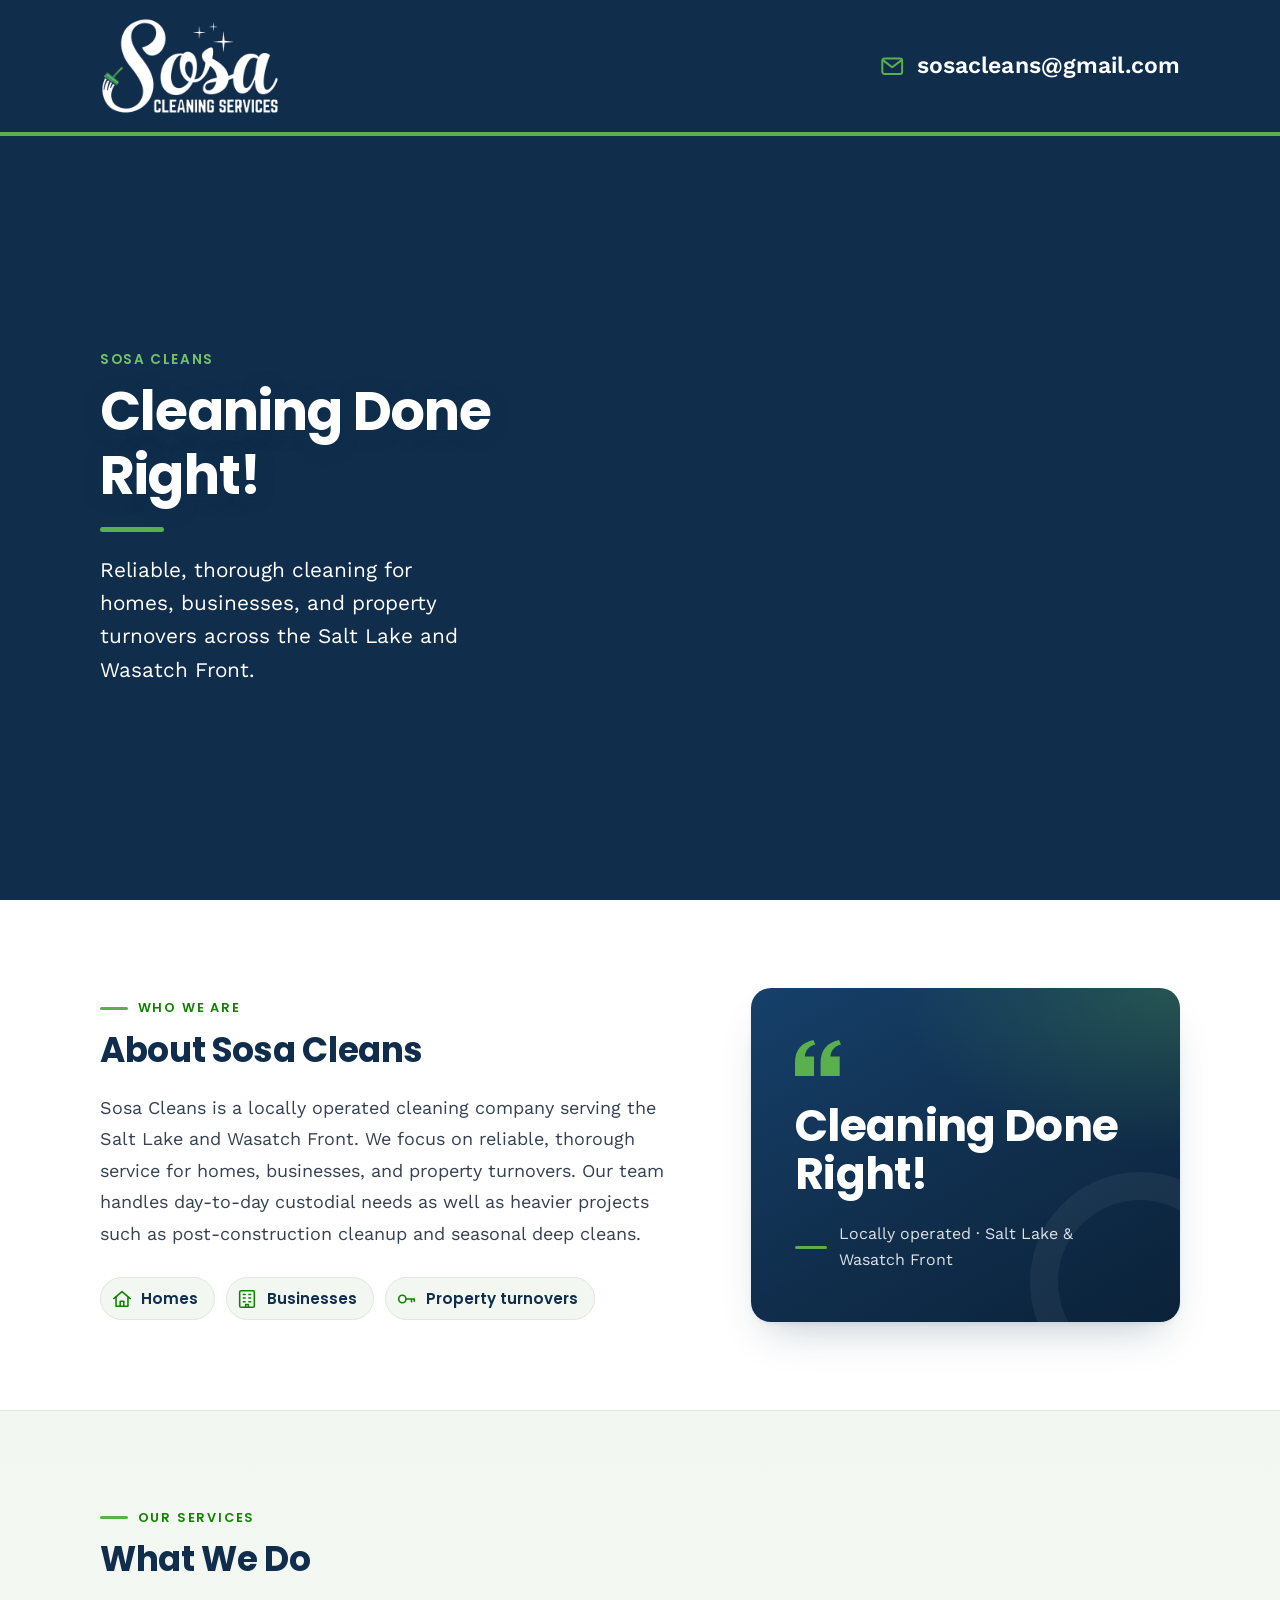
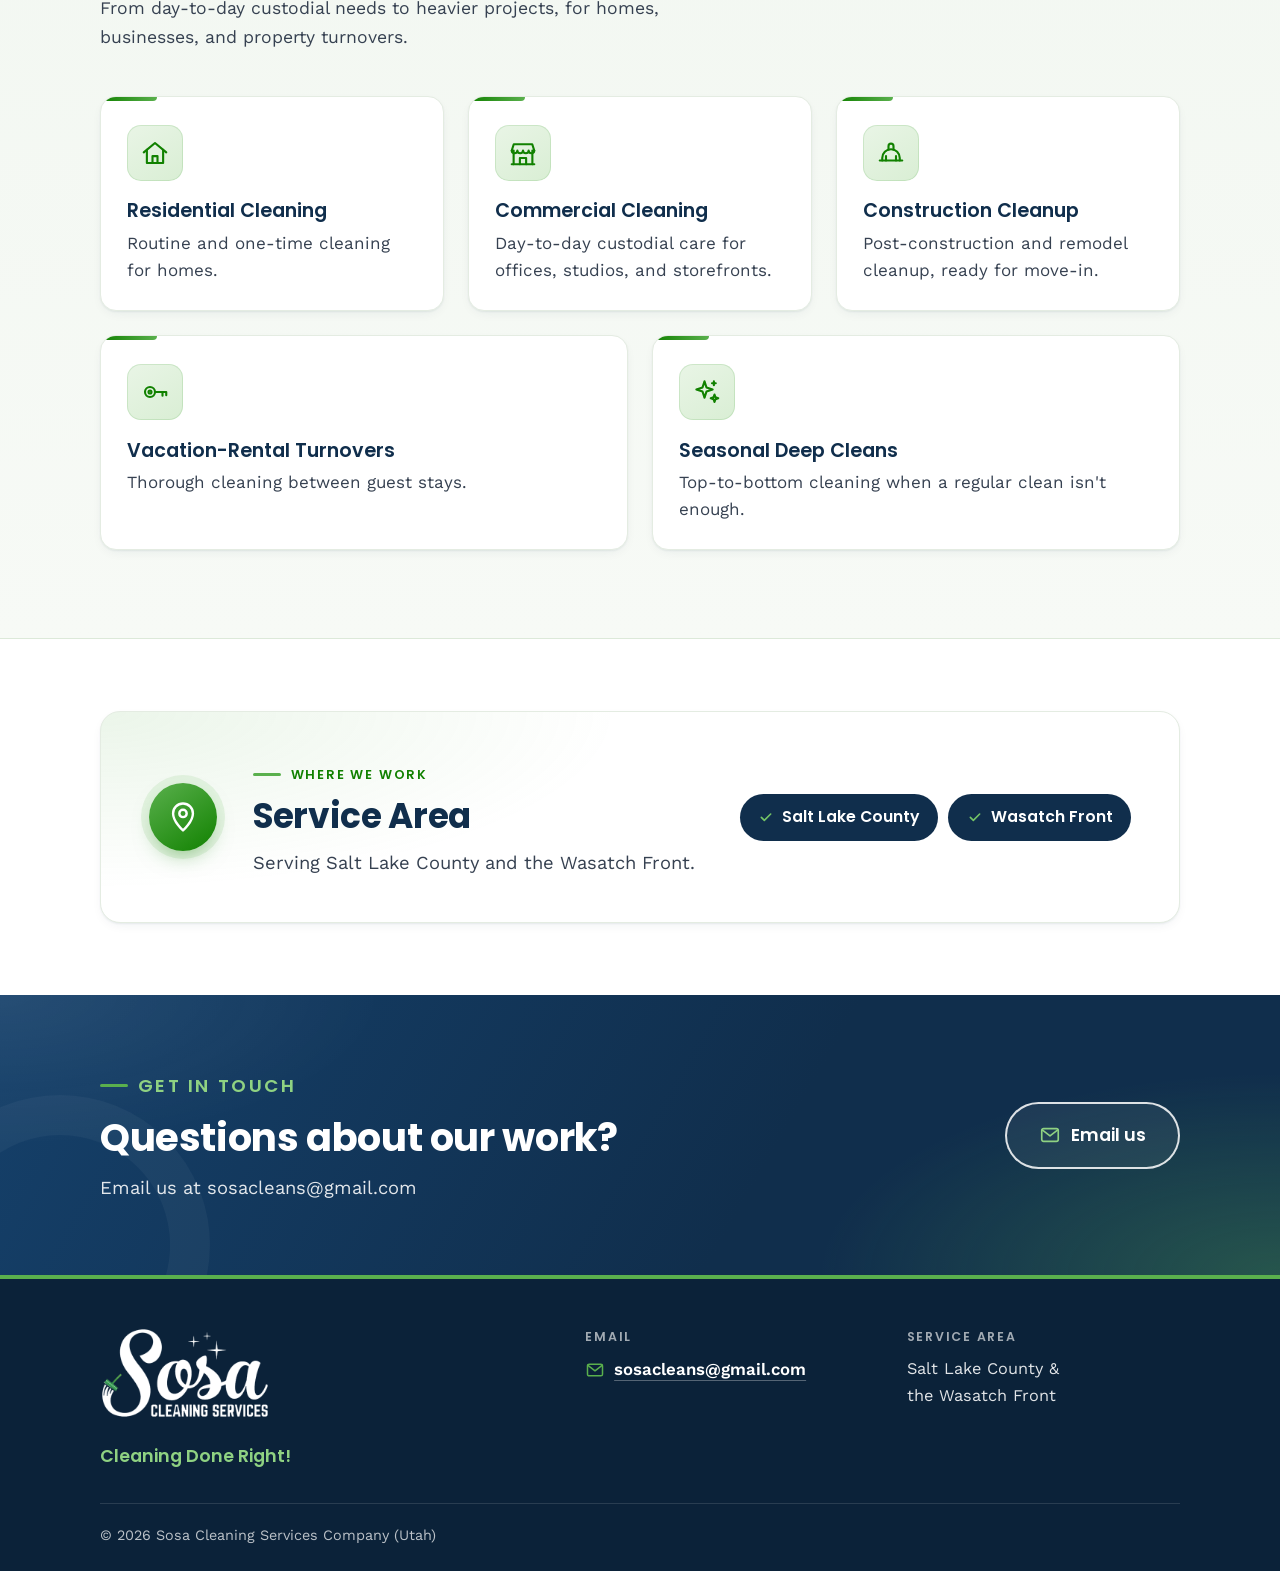
==== index.html @ 752b6d9e "Sosa Cleans one-page site" ====
<!DOCTYPE html>
<html lang="en">
<head>
  <meta charset="utf-8">
  <meta name="viewport" content="width=device-width, initial-scale=1">

  <!-- REMOVE AT LAUNCH: pre-launch block on search indexing. Delete this meta tag (and reset robots.txt) when the site goes live. -->
  <meta name="robots" content="noindex, nofollow">
  <!-- /REMOVE AT LAUNCH -->

  <title>Sosa Cleans | Cleaning Done Right! | Salt Lake &amp; Wasatch Front</title>
  <meta name="description" content="Sosa Cleans: residential &amp; commercial cleaning, construction cleanup, vacation-rental turnovers and seasonal deep cleans in Salt Lake &amp; the Wasatch Front.">
  <link rel="canonical" href="https://sosacleans.com/">
  <meta name="theme-color" content="#102E4C">

  <!-- Open Graph -->
  <meta property="og:type" content="website">
  <meta property="og:site_name" content="Sosa Cleans">
  <meta property="og:locale" content="en_US">
  <meta property="og:title" content="Sosa Cleans | Cleaning Done Right!">
  <meta property="og:description" content="Sosa Cleans: residential &amp; commercial cleaning, construction cleanup, vacation-rental turnovers and seasonal deep cleans in Salt Lake &amp; the Wasatch Front.">
  <meta property="og:url" content="https://sosacleans.com/">
  <meta property="og:image" content="https://sosacleans.com/img/og-image.jpg">
  <meta property="og:image:type" content="image/jpeg">
  <meta property="og:image:width" content="1200">
  <meta property="og:image:height" content="630">
  <meta property="og:image:alt" content="Sosa Cleans logo and the tagline Cleaning Done Right! beside a photo of a team member pressure-washing a storefront sidewalk">

  <!-- Twitter / X card -->
  <meta name="twitter:card" content="summary_large_image">
  <meta name="twitter:title" content="Sosa Cleans | Cleaning Done Right!">
  <meta name="twitter:description" content="Sosa Cleans: residential &amp; commercial cleaning, construction cleanup, vacation-rental turnovers and seasonal deep cleans in Salt Lake &amp; the Wasatch Front.">
  <meta name="twitter:image" content="https://sosacleans.com/img/og-image.jpg">
  <meta name="twitter:image:alt" content="Sosa Cleans logo and the tagline Cleaning Done Right! beside a photo of a team member pressure-washing a storefront sidewalk">

  <!-- Icons -->
  <link rel="icon" href="favicon.ico" sizes="any">
  <link rel="icon" type="image/png" sizes="32x32" href="favicon-32x32.png">
  <link rel="apple-touch-icon" sizes="180x180" href="apple-touch-icon.png">

  <!-- Self-hosted fonts and styles (no third-party requests) -->
  <link rel="preload" href="fonts/poppins-latin-700-normal.woff2" as="font" type="font/woff2" crossorigin>
  <link rel="preload" href="fonts/work-sans-latin-400-normal.woff2" as="font" type="font/woff2" crossorigin>
  <link rel="stylesheet" href="css/styles.css">
</head>
<body>
  <a class="skip-link" href="#main">Skip to content</a>

  <header class="site-header">
    <div class="container">
      <a class="logo-link" href="./" aria-label="Sosa Cleans home">
        <picture>
          <source type="image/webp" srcset="img/sosa-cleans-logo.webp">
          <img class="logo" src="img/sosa-cleans-logo.png" width="456" height="246" alt="Sosa Cleans">
        </picture>
      </a>
      <a class="header-email" href="mailto:sosacleans@gmail.com">
        <svg class="header-email-icon" aria-hidden="true" focusable="false" width="20" height="20" viewBox="0 0 24 24" fill="none" stroke="currentColor" stroke-width="1.8" stroke-linecap="round" stroke-linejoin="round"><rect x="3" y="5" width="18" height="14" rx="2"/><path d="m3.5 6.5 8.5 6.5 8.5-6.5"/></svg>
        <span>sosacleans@gmail.com</span>
      </a>
    </div>
  </header>

  <main id="main">
    <section class="hero" aria-labelledby="hero-title">
      <div class="container">
        <div class="hero-text">
          <p class="eyebrow">Sosa Cleans</p>
          <h1 id="hero-title">Cleaning Done Right!</h1>
          <p class="subline">Reliable, thorough cleaning for homes, businesses, and property turnovers across the Salt Lake and Wasatch Front.</p>
        </div>
        <figure class="hero-photo">
          <picture>
            <source media="(min-width: 900px)" type="image/webp" srcset="img/exterior-cleaning-hero-1530.webp">
            <source media="(min-width: 900px)" type="image/jpeg" srcset="img/exterior-cleaning-hero-1280.jpg">
            <source type="image/webp"
                    srcset="img/exterior-cleaning-480.webp 480w, img/exterior-cleaning-765.webp 765w"
                    sizes="(min-width: 900px) 100vw, (min-width: 600px) 560px, 100vw">
            <img src="img/exterior-cleaning-765.jpg"
                 srcset="img/exterior-cleaning-480.jpg 480w, img/exterior-cleaning-765.jpg 765w"
                 sizes="(min-width: 900px) 100vw, (min-width: 600px) 560px, 100vw"
                 width="765" height="1020"
                 fetchpriority="high"
                 alt="Sosa Cleans team member pressure-washing a storefront sidewalk">
          </picture>
        </figure>
      </div>
    </section>

    <section class="section about" id="about" aria-labelledby="about-title">
      <div class="container">
        <div class="about-grid">
          <div class="about-copy">
            <p class="kicker">Who we are</p>
            <h2 id="about-title">About Sosa Cleans</h2>
            <p class="prose lead">Sosa Cleans is a locally operated cleaning company serving the Salt Lake and Wasatch Front. We focus on reliable, thorough service for homes, businesses, and property turnovers. Our team handles day-to-day custodial needs as well as heavier projects such as post-construction cleanup and seasonal deep cleans.</p>
            <ul class="focus-list" aria-label="What we focus on">
              <li><svg class="icon" aria-hidden="true" focusable="false" width="30" height="30" viewBox="0 0 24 24" fill="none" stroke="currentColor" stroke-width="1.7" stroke-linecap="round" stroke-linejoin="round"><path d="M3 11.5 12 4l9 7.5"/><path d="M5.5 9.5V20h13V9.5"/><path d="M10 20v-5.5h4V20"/></svg><span>Homes</span></li>
              <li><svg class="icon" aria-hidden="true" focusable="false" width="30" height="30" viewBox="0 0 24 24" fill="none" stroke="currentColor" stroke-width="1.7" stroke-linecap="round" stroke-linejoin="round"><rect x="4" y="3" width="16" height="18" rx="1.5"/><path d="M8 7h2M14 7h2M8 11h2M14 11h2M8 15h2M14 15h2"/><path d="M10.5 21v-3h3v3"/></svg><span>Businesses</span></li>
              <li><svg class="icon" aria-hidden="true" focusable="false" width="30" height="30" viewBox="0 0 24 24" fill="none" stroke="currentColor" stroke-width="1.7" stroke-linecap="round" stroke-linejoin="round"><circle cx="8" cy="12" r="4"/><path d="M12 12h9M18 12v3M21 12v2.5"/></svg><span>Property turnovers</span></li>
            </ul>
          </div>
          <figure class="quote-card">
            <svg class="quote-mark" aria-hidden="true" focusable="false" width="56" height="44" viewBox="0 0 56 44" fill="currentColor"><path d="M0 44V27.6C0 12.4 7.6 3.2 22.4 0l2.4 5.6C16.6 8 12.6 13 12 20h11.2v24H0Zm31.2 0V27.6C31.2 12.4 38.8 3.2 53.6 0L56 5.6C47.8 8 43.8 13 43.2 20h11.2v24H31.2Z"/></svg>
            <blockquote>
              <p>Cleaning Done Right!</p>
            </blockquote>
            <figcaption>
              <span class="quote-rule" aria-hidden="true"></span>
              Locally operated &middot; Salt Lake &amp; Wasatch Front
            </figcaption>
          </figure>
        </div>
      </div>
    </section>

    <section class="section services-section" id="services" aria-labelledby="services-title">
      <div class="container">
        <div class="section-head">
          <p class="kicker">Our services</p>
          <h2 id="services-title">What We Do</h2>
          <p>From day-to-day custodial needs to heavier projects, for homes, businesses, and property turnovers.</p>
        </div>
        <ul class="services">
          <li>
            <span class="icon-badge"><svg class="icon" aria-hidden="true" focusable="false" width="30" height="30" viewBox="0 0 24 24" fill="none" stroke="currentColor" stroke-width="1.7" stroke-linecap="round" stroke-linejoin="round"><path d="M3 11.5 12 4l9 7.5"/><path d="M5.5 9.5V20h13V9.5"/><path d="M10 20v-5.5h4V20"/></svg></span>
            <h3>Residential Cleaning</h3>
            <p>Routine and one-time cleaning for homes.</p>
          </li>
          <li>
            <span class="icon-badge"><svg class="icon" aria-hidden="true" focusable="false" width="30" height="30" viewBox="0 0 24 24" fill="none" stroke="currentColor" stroke-width="1.7" stroke-linecap="round" stroke-linejoin="round"><path d="M3 21h18"/><path d="M4.5 21V10M19.5 21V10"/><path d="M3 10l1.6-5h14.8L21 10"/><path d="M3 10c0 1.4 1.2 2.2 2.25 2.2S7.5 11.4 7.5 10c0 1.4 1.2 2.2 2.25 2.2S12 11.4 12 10c0 1.4 1.2 2.2 2.25 2.2S16.5 11.4 16.5 10c0 1.4 1.2 2.2 2.25 2.2S21 11.4 21 10"/><path d="M9.5 21v-5h5v5"/></svg></span>
            <h3>Commercial Cleaning</h3>
            <p>Day-to-day custodial care for offices, studios, and storefronts.</p>
          </li>
          <li>
            <span class="icon-badge"><svg class="icon" aria-hidden="true" focusable="false" width="30" height="30" viewBox="0 0 24 24" fill="none" stroke="currentColor" stroke-width="1.7" stroke-linecap="round" stroke-linejoin="round"><path d="M3 18h18"/><path d="M5 18v-2a7 7 0 0 1 14 0v2"/><path d="M10 9.3V6.5a2 2 0 0 1 4 0v2.8"/><path d="M8 18v-3.5M16 18v-3.5"/></svg></span>
            <h3>Construction Cleanup</h3>
            <p>Post-construction and remodel cleanup, ready for move-in.</p>
          </li>
          <li>
            <span class="icon-badge"><svg class="icon" aria-hidden="true" focusable="false" width="30" height="30" viewBox="0 0 24 24" fill="none" stroke="currentColor" stroke-width="1.7" stroke-linecap="round" stroke-linejoin="round"><circle cx="8" cy="12" r="4"/><path d="M12 12h9M18 12v3M21 12v2.5"/><circle cx="8" cy="12" r="1.2"/></svg></span>
            <h3>Vacation-Rental Turnovers</h3>
            <p>Thorough cleaning between guest stays.</p>
          </li>
          <li>
            <span class="icon-badge"><svg class="icon" aria-hidden="true" focusable="false" width="30" height="30" viewBox="0 0 24 24" fill="none" stroke="currentColor" stroke-width="1.7" stroke-linecap="round" stroke-linejoin="round"><path d="M10 3.5 11.6 8.4 16.5 10 11.6 11.6 10 16.5 8.4 11.6 3.5 10 8.4 8.4Z"/><path d="M18 14l.8 2.2L21 17l-2.2.8L18 20l-.8-2.2L15 17l2.2-.8Z"/><path d="M17.5 3.5v3M16 5h3"/></svg></span>
            <h3>Seasonal Deep Cleans</h3>
            <p>Top-to-bottom cleaning when a regular clean isn't enough.</p>
          </li>
        </ul>
      </div>
    </section>

    <section class="section area-section" id="service-area" aria-labelledby="area-title">
      <div class="container">
        <div class="area-panel">
          <span class="area-pin" aria-hidden="true"><svg class="icon" focusable="false" width="34" height="34" viewBox="0 0 24 24" fill="none" stroke="currentColor" stroke-width="1.7" stroke-linecap="round" stroke-linejoin="round"><path d="M12 21.5s-7-6.2-7-12a7 7 0 0 1 14 0c0 5.8-7 12-7 12Z"/><circle cx="12" cy="9.5" r="2.6"/></svg></span>
          <div class="area-copy">
            <p class="kicker">Where we work</p>
            <h2 id="area-title">Service Area</h2>
            <p>Serving Salt Lake County and the Wasatch Front.</p>
          </div>
          <ul class="area-chips" aria-label="Areas served">
            <li><svg aria-hidden="true" focusable="false" width="16" height="16" viewBox="0 0 24 24" fill="none" stroke="currentColor" stroke-width="2.4" stroke-linecap="round" stroke-linejoin="round"><path d="m5 12.5 4.5 4.5L19 7.5"/></svg>Salt Lake County</li>
            <li><svg aria-hidden="true" focusable="false" width="16" height="16" viewBox="0 0 24 24" fill="none" stroke="currentColor" stroke-width="2.4" stroke-linecap="round" stroke-linejoin="round"><path d="m5 12.5 4.5 4.5L19 7.5"/></svg>Wasatch Front</li>
          </ul>
        </div>
      </div>
    </section>

    <section class="section contact" id="contact" aria-labelledby="contact-title">
      <div class="container">
        <div class="contact-inner">
          <div>
            <p class="kicker">Get in touch</p>
            <h2 id="contact-title">Questions about our work?</h2>
            <p class="contact-sub">Email us at <span class="nowrap">sosacleans@gmail.com</span></p>
          </div>
          <a class="btn-outline" href="mailto:sosacleans@gmail.com">
            <svg aria-hidden="true" focusable="false" width="22" height="22" viewBox="0 0 24 24" fill="none" stroke="currentColor" stroke-width="1.8" stroke-linecap="round" stroke-linejoin="round"><rect x="3" y="5" width="18" height="14" rx="2"/><path d="m3.5 6.5 8.5 6.5 8.5-6.5"/></svg>
            <span>Email us</span>
          </a>
        </div>
      </div>
    </section>
  </main>

  <footer class="site-footer site-footer--rich">
    <div class="container">
      <div class="footer-top">
        <div class="footer-brand">
          <a class="logo-link" href="./" aria-label="Sosa Cleans home">
            <picture>
              <source type="image/webp" srcset="img/sosa-cleans-logo.webp">
              <img class="footer-logo" src="img/sosa-cleans-logo.png" width="456" height="246" alt="Sosa Cleans" loading="lazy">
            </picture>
          </a>
          <p class="footer-tagline">Cleaning Done Right!</p>
        </div>
        <div class="footer-contact">
          <p class="footer-label">Email</p>
          <a class="footer-email" href="mailto:sosacleans@gmail.com">
            <svg aria-hidden="true" focusable="false" width="20" height="20" viewBox="0 0 24 24" fill="none" stroke="currentColor" stroke-width="1.8" stroke-linecap="round" stroke-linejoin="round"><rect x="3" y="5" width="18" height="14" rx="2"/><path d="m3.5 6.5 8.5 6.5 8.5-6.5"/></svg>
            <span>sosacleans@gmail.com</span>
          </a>
        </div>
        <div class="footer-contact">
          <p class="footer-label">Service area</p>
          <p class="footer-area">Salt Lake County &amp; the Wasatch Front</p>
        </div>
      </div>
      <div class="footer-bottom">
        <p>&copy; 2026 Sosa Cleaning Services Company (Utah)</p>
      </div>
    </div>
  </footer>
</body>
</html>
---- css/styles.css ----
/* Sosa Cleans: one-page site styles. Plain CSS, no external requests. */

/* ---------- Self-hosted fonts (SIL OFL 1.1, see /fonts/OFL-*.txt) ---------- */
@font-face {
  font-family: "Poppins";
  font-style: normal;
  font-weight: 600;
  font-display: swap;
  src: url("../fonts/poppins-latin-600-normal.woff2") format("woff2");
}
@font-face {
  font-family: "Poppins";
  font-style: normal;
  font-weight: 700;
  font-display: swap;
  src: url("../fonts/poppins-latin-700-normal.woff2") format("woff2");
}
@font-face {
  font-family: "Work Sans";
  font-style: normal;
  font-weight: 400;
  font-display: swap;
  src: url("../fonts/work-sans-latin-400-normal.woff2") format("woff2");
}
@font-face {
  font-family: "Work Sans";
  font-style: normal;
  font-weight: 600;
  font-display: swap;
  src: url("../fonts/work-sans-latin-600-normal.woff2") format("woff2");
}

/* ---------- Tokens ---------- */
:root {
  --navy: #102E4C;
  --green: #5AB04D;      /* accents only (lines, bars) */
  --green-dark: #118100; /* links / hover */
  --text: #364151;
  --line: #E3E8EE;
  --soft: #F6F8FA;
  --white: #FFFFFF;
  --maxw: 1160px;
  --pad: clamp(1.25rem, 4vw, 2.5rem);
  --font-head: "Poppins", "Segoe UI", system-ui, -apple-system, sans-serif;
  --font-body: "Work Sans", "Segoe UI", system-ui, -apple-system, sans-serif;
}

/* ---------- Base ---------- */
*, *::before, *::after { box-sizing: border-box; }
html { -webkit-text-size-adjust: 100%; text-size-adjust: 100%; }
body {
  margin: 0;
  background: var(--white);
  color: var(--text);
  font-family: var(--font-body);
  font-weight: 400;
  font-size: 1.0625rem;
  line-height: 1.65;
  min-height: 100vh;
  display: flex;
  flex-direction: column;
}
main { flex: 1 0 auto; }
img { max-width: 100%; height: auto; display: block; }
h1, h2, h3 {
  font-family: var(--font-head);
  color: var(--navy);
  line-height: 1.2;
  margin: 0 0 0.6em;
}
p { margin: 0 0 1em; }
a {
  color: var(--green-dark);
  text-decoration: underline;
  text-decoration-thickness: 1px;
  text-underline-offset: 0.18em;
}
a:hover, a:focus-visible {
  color: var(--green-dark);
  text-decoration-thickness: 2px;
}
:focus-visible { outline: 3px solid var(--green-dark); outline-offset: 3px; }
.site-header :focus-visible, .site-footer :focus-visible { outline-color: var(--white); }

.container {
  width: 100%;
  max-width: var(--maxw);
  margin: 0 auto;
  padding-left: var(--pad);
  padding-right: var(--pad);
}
.visually-hidden {
  position: absolute !important;
  width: 1px; height: 1px;
  padding: 0; margin: -1px;
  overflow: hidden; clip: rect(0 0 0 0);
  white-space: nowrap; border: 0;
}
.skip-link {
  position: absolute;
  left: 1rem; top: -4rem;
  z-index: 10;
  background: var(--white);
  color: var(--navy);
  padding: 0.6rem 1rem;
  border-radius: 6px;
  font-weight: 600;
}
.skip-link:focus { top: 1rem; }

/* ---------- Header band (navy so the white logo is visible) ---------- */
.site-header {
  background: var(--navy);
  border-bottom: 4px solid var(--green);
}
.site-header .container {
  display: flex;
  align-items: center;
  justify-content: center;
  padding-top: 1rem;
  padding-bottom: 1rem;
}
.logo-link { display: inline-block; line-height: 0; }
.logo { width: 150px; height: auto; }

/* ---------- Hero ---------- */
.hero { padding: 2.25rem 0 2.75rem; }
.hero .container {
  display: grid;
  gap: 1.75rem;
}
.eyebrow {
  font-family: var(--font-head);
  font-weight: 600;
  font-size: 0.85rem;
  letter-spacing: 0.12em;
  text-transform: uppercase;
  color: var(--green-dark);
  margin: 0 0 0.5rem;
}
.hero h1 {
  font-size: clamp(2.25rem, 8vw, 3.75rem);
  font-weight: 700;
  letter-spacing: -0.015em;
  margin-bottom: 0.4em;
}
.hero h1::after {
  content: "";
  display: block;
  width: 4rem;
  height: 5px;
  margin-top: 0.35em;
  border-radius: 3px;
  background: var(--green);
}
.hero .subline {
  font-size: clamp(1.1rem, 2.6vw, 1.3rem);
  line-height: 1.6;
  max-width: 34ch;
  margin: 0;
}
.hero-photo {
  margin: 0;
  justify-self: center;
  width: 100%;
  max-width: 560px;
}
.hero-photo img {
  width: 100%;
  border-radius: 14px;
  box-shadow: 0 18px 40px -18px rgba(16, 46, 76, 0.45);
}

/* ---------- Sections ---------- */
.section { padding: 2.75rem 0; border-top: 1px solid var(--line); }
.section h2 {
  font-size: clamp(1.6rem, 4.5vw, 2.15rem);
  font-weight: 700;
}
.section h2::before {
  content: "";
  display: block;
  width: 2.5rem;
  height: 4px;
  margin-bottom: 0.75rem;
  border-radius: 2px;
  background: var(--green);
}
.prose { max-width: 66ch; }
.split > * + * { margin-top: 2.25rem; }
.split > * > :last-child { margin-bottom: 0; }
.prose p:last-child { margin-bottom: 0; }

/* Services */
.services {
  list-style: none;
  margin: 1.5rem 0 0;
  padding: 0;
  display: grid;
  gap: 1rem;
}
.services li {
  background: var(--white);
  border: 1px solid var(--line);
  border-top: 4px solid var(--green);
  border-radius: 12px;
  padding: 1.25rem 1.25rem 1.1rem;
}
.services h3 {
  font-size: 1.15rem;
  font-weight: 600;
  margin-bottom: 0.35em;
}
.services p { margin: 0; }

/* Clients text strip */
.clients {
  list-style: none;
  margin: 1.25rem 0 0;
  padding: 1.1rem 1.25rem;
  background: var(--soft);
  border-radius: 12px;
  display: flex;
  flex-wrap: wrap;
  gap: 0.45rem 1.5rem;
  font-family: var(--font-head);
  font-weight: 600;
  font-size: 1.02rem;
  color: var(--navy);
}
.clients li { white-space: nowrap; display: inline-flex; align-items: center; }
.clients li::before {
  content: "";
  width: 0.4rem;
  height: 0.4rem;
  border-radius: 50%;
  background: var(--green);
  margin-right: 0.55rem;
  flex: none;
}

/* Contact line */
.contact p {
  font-size: 1.15rem;
  margin: 0;
}

/* ---------- Footer ---------- */
.site-footer {
  background: var(--navy);
  color: var(--white);
  border-top: 4px solid var(--green);
  margin-top: 1rem;
}
.site-footer .container {
  padding-top: 1.5rem;
  padding-bottom: 1.5rem;
  text-align: center;
}
.site-footer p { margin: 0; font-size: 0.95rem; text-wrap: balance; }

/* ---------- 404 page ---------- */
.notfound { padding: 4rem 0 4.5rem; text-align: center; }
.notfound h1 { font-size: clamp(2rem, 7vw, 3rem); }
.notfound p { max-width: 40ch; margin-left: auto; margin-right: auto; }

/* ---------- Tablet ---------- */
@media (min-width: 600px) {
  .logo { width: 170px; }
  .services { grid-template-columns: repeat(2, 1fr); }
}

/* ---------- Desktop ---------- */
@media (min-width: 960px) {
  .site-header .container { justify-content: flex-start; padding-top: 1.1rem; padding-bottom: 1.1rem; }
  .logo { width: 180px; }
  .hero { padding: 3.5rem 0 4rem; }
  .hero .container {
    grid-template-columns: minmax(0, 1fr) minmax(0, 500px);
    align-items: center;
    gap: 3.5rem;
  }
  .hero-photo { justify-self: end; }
  .section { padding: 3.5rem 0; }
  /* 5 services: 3 on the first row, 2 wider cards on the second */
  .services { grid-template-columns: repeat(6, 1fr); gap: 1.25rem; }
  .services li { grid-column: span 2; }
  .services li:nth-child(4), .services li:nth-child(5) { grid-column: span 3; }
  .split > * + * { margin-top: 0; }
  .split {
    display: grid;
    grid-template-columns: minmax(0, 1fr) minmax(0, 1.7fr);
    gap: 3.5rem;
    align-items: start;
  }
  .about-split { grid-template-columns: minmax(0, 1fr) minmax(0, 1.7fr); }
  .area-split { grid-template-columns: minmax(0, 1fr) minmax(0, 2.4fr); }
  .about-split h2 { margin-bottom: 0; }
}

@media (min-width: 1200px) {
  .hero .container { grid-template-columns: minmax(0, 1fr) minmax(0, 560px); gap: 4.5rem; }
}

@media (prefers-reduced-motion: reduce) {
  * { scroll-behavior: auto !important; }
}

/* ---------- Desktop / tablet-landscape: full-bleed photo hero ----------
   Only applies at 900px and up. Everything below 900px is unchanged. */
@media (min-width: 900px) {
  .site-header .container {
    justify-content: flex-start;
    height: 132px;            /* header band = 132px + 4px green rule = 136px */
    padding-top: 0;
    padding-bottom: 0;
  }

  .hero {
    position: relative;
    isolation: isolate;
    display: flex;
    align-items: center;
    padding: 0;
    min-height: 620px;
    min-height: calc(100vh - 136px);
    min-height: calc(100svh - 136px);
    background: var(--navy);
    overflow: hidden;
  }
  .hero .container {
    display: block;
    padding-top: 4rem;
    padding-bottom: 4rem;
  }

  /* Photo fills the whole hero behind the text */
  .hero-photo {
    position: absolute;
    inset: 0;
    z-index: -2;
    width: 100%;
    max-width: none;
    height: 100%;
    margin: 0;
  }
  .hero-photo picture { display: block; width: 100%; height: 100%; }
  .hero-photo img {
    width: 100%;
    height: 100%;
    object-fit: cover;
    object-position: 50% 49%;   /* keeps the worker's head, hands, wand and spray in frame */
    border-radius: 0;
    box-shadow: none;
  }

  /* Navy scrim: solid behind the text on the left, fading out over the worker */
  .hero::before {
    content: "";
    position: absolute;
    inset: 0;
    z-index: -1;
    background: linear-gradient(90deg,
      rgba(16, 46, 76, 0.95) 0%,
      rgba(16, 46, 76, 0.90) 34%,
      rgba(16, 46, 76, 0.55) 48%,
      rgba(16, 46, 76, 0.12) 62%,
      rgba(16, 46, 76, 0) 72%);
  }

  .hero-text { max-width: min(480px, 42vw); }
  .hero .eyebrow { color: #74C466; }  /* lighter tint of the brand green: keeps AA contrast (>=4.5:1) over the scrim */
  .hero h1 {
    color: var(--white);
    font-size: clamp(2.75rem, 4.2vw, 3.75rem);
    text-shadow: 0 2px 18px rgba(16, 46, 76, 0.45);
  }
  .hero .subline {
    color: var(--white);
    max-width: 30ch;
    font-size: 1.3rem;
  }
}

/* ---------- Header email (desktop only; hidden below 900px so mobile is unchanged) ---------- */
.header-email { display: none; }
@media (min-width: 900px) {
  .site-header .container {
    justify-content: space-between;
    gap: 2rem;
  }
  .header-email {
    display: inline-flex;
    align-items: center;
    gap: 0.5em;
    flex: none;
    color: var(--white);              /* 13.8:1 on navy */
    font-family: var(--font-body);
    font-weight: 600;
    font-size: clamp(1.3125rem, 0.75rem + 1vw, 1.4375rem);  /* 21px at 900px, scaling to 23px at 1100px and up */
    letter-spacing: 0.005em;
    text-decoration: none;
    padding: 0.35rem 0;
  }
  .header-email-icon { color: var(--green); flex: none; width: 1.15em; height: 1.15em; }
  .header-email span {
    text-decoration: underline;
    text-decoration-color: transparent;
    text-decoration-thickness: 2px;
    text-underline-offset: 0.3em;
    transition: text-decoration-color 0.15s ease;
  }
  .header-email:hover,
  .header-email:focus-visible { color: var(--white); }
  .header-email:hover span,
  .header-email:focus-visible span { text-decoration-color: var(--green); }
}
@media (prefers-reduced-motion: reduce) {
  .header-email span { transition: none; }
}

/* =====================================================================
   Below-the-hero redesign (About, Services, Service Area, Contact, Footer)
   ===================================================================== */
:root {
  --tint: #F2F7F1;          /* very light gray-green */
  --tint-line: #DCE9D9;
  --navy-deep: #0B2239;
  --shadow-sm: 0 1px 2px rgba(16, 46, 76, 0.06), 0 4px 14px -6px rgba(16, 46, 76, 0.12);
  --shadow-lg: 0 2px 4px rgba(16, 46, 76, 0.06), 0 22px 44px -18px rgba(16, 46, 76, 0.28);
}
.nowrap { white-space: nowrap; }

/* Section rhythm */
#main .section { border-top: 0; padding: 4rem 0; }
#main .section h2 { letter-spacing: -0.01em; }
#main .section h2::before { display: none; }
.kicker {
  display: inline-flex;
  align-items: center;
  gap: 0.6rem;
  margin: 0 0 0.7rem;
  font-family: var(--font-head);
  font-weight: 600;
  font-size: 0.8rem;
  letter-spacing: 0.14em;
  text-transform: uppercase;
  color: var(--green-dark);   /* 5.0:1 on white, 4.6:1 on tint */
}
.kicker::before {
  content: "";
  width: 1.75rem;
  height: 3px;
  border-radius: 2px;
  background: var(--green);
}
.icon { display: block; flex: none; }

/* ---------- About ---------- */
.about { background: var(--white); }
.about-grid { display: grid; gap: 2.5rem; align-items: center; }
.about .lead { font-size: 1.125rem; line-height: 1.75; margin-bottom: 1.75rem; }
.focus-list {
  list-style: none;
  margin: 0;
  padding: 0;
  display: flex;
  flex-wrap: wrap;
  gap: 0.65rem;
}
.focus-list li {
  display: inline-flex;
  align-items: center;
  gap: 0.55rem;
  padding: 0.5rem 1rem 0.5rem 0.6rem;
  border: 1px solid var(--tint-line);
  background: var(--tint);
  border-radius: 999px;
  font-family: var(--font-head);
  font-weight: 600;
  font-size: 0.95rem;
  color: var(--navy);
}
.focus-list .icon { width: 22px; height: 22px; color: var(--green-dark); }

.quote-card {
  position: relative;
  margin: 0;
  padding: 2.5rem 2rem 2.25rem;
  border-radius: 20px;
  color: var(--white);
  background:
    radial-gradient(120% 90% at 100% 0%, rgba(90, 176, 77, 0.28) 0%, rgba(90, 176, 77, 0) 55%),
    linear-gradient(150deg, #16406A 0%, var(--navy) 55%, var(--navy-deep) 100%);
  box-shadow: var(--shadow-lg);
  overflow: hidden;
  isolation: isolate;
}
.quote-card::after {          /* soft ring decoration */
  content: "";
  position: absolute;
  right: -70px; bottom: -70px;
  width: 220px; height: 220px;
  border-radius: 50%;
  border: 28px solid rgba(255, 255, 255, 0.05);
  z-index: -1;
}
.quote-mark { color: var(--green); width: 46px; height: auto; margin-bottom: 1.1rem; }
.quote-card blockquote { margin: 0; }
.quote-card blockquote p {
  margin: 0;
  font-family: var(--font-head);
  font-weight: 700;
  font-size: clamp(2rem, 6vw, 2.75rem);
  line-height: 1.1;
  letter-spacing: -0.015em;
}
.quote-card figcaption {
  display: flex;
  align-items: center;
  gap: 0.75rem;
  margin-top: 1.4rem;
  font-size: 1rem;
  color: rgba(255, 255, 255, 0.86);   /* > 10:1 on navy */
}
.quote-rule { width: 2rem; height: 3px; border-radius: 2px; background: var(--green); flex: none; }

/* ---------- Services ---------- */
.services-section {
  background: linear-gradient(180deg, var(--tint) 0%, #F7FAF6 100%);
  border-top: 1px solid var(--tint-line) !important;
  border-bottom: 1px solid var(--tint-line);
}
.section-head { max-width: 40rem; margin-bottom: 2.25rem; }
.section-head h2 { margin-bottom: 0.4em; }
.section-head p:last-child { margin: 0; font-size: 1.1rem; }
#main .services { margin: 0; gap: 1.25rem; }
#main .services li {
  position: relative;
  display: flex;
  flex-direction: column;
  align-items: flex-start;
  padding: 1.75rem 1.6rem 1.6rem;
  background: var(--white);
  border: 1px solid #E4ECE2;
  border-radius: 16px;
  box-shadow: var(--shadow-sm);
  transition: transform 0.25s ease, box-shadow 0.25s ease, border-color 0.25s ease;
  overflow: hidden;
}
#main .services li::before {           /* green accent that grows on hover */
  content: "";
  position: absolute;
  left: 0; top: 0;
  height: 4px; width: 3.5rem;
  border-radius: 0 0 4px 0;
  background: linear-gradient(90deg, var(--green-dark), var(--green));
  transition: width 0.3s ease;
}
#main .services li:hover {
  transform: translateY(-4px);
  box-shadow: var(--shadow-lg);
  border-color: var(--tint-line);
}
#main .services li:hover::before { width: 100%; }
.icon-badge {
  display: grid;
  place-items: center;
  width: 56px; height: 56px;
  margin-bottom: 1.15rem;
  border-radius: 14px;
  color: var(--green-dark);
  background: linear-gradient(145deg, #E9F5E6 0%, #D9EED4 100%);
  box-shadow: inset 0 0 0 1px rgba(17, 129, 0, 0.12);
  transition: background 0.25s ease, color 0.25s ease;
}
#main .services li:hover .icon-badge { background: var(--green-dark); color: var(--white); }
#main .services h3 { font-size: 1.2rem; margin-bottom: 0.4em; }
#main .services p { margin: 0; line-height: 1.6; }

/* ---------- Service Area ---------- */
.area-section { background: var(--white); }
.area-panel {
  display: grid;
  gap: 1.5rem;
  padding: 2rem 1.5rem;
  border-radius: 20px;
  background:
    radial-gradient(80% 140% at 0% 0%, rgba(90, 176, 77, 0.12) 0%, rgba(90, 176, 77, 0) 60%),
    var(--white);
  border: 1px solid #E4ECE2;
  box-shadow: var(--shadow-sm);
}
.area-pin {
  display: grid;
  place-items: center;
  width: 68px; height: 68px;
  border-radius: 50%;
  color: var(--white);
  background: linear-gradient(145deg, var(--green) 0%, var(--green-dark) 100%);
  box-shadow: 0 10px 24px -10px rgba(17, 129, 0, 0.6), 0 0 0 8px rgba(90, 176, 77, 0.12);
}
.area-copy h2 { margin-bottom: 0.3em; }
.area-copy p:last-child { margin: 0; font-size: 1.15rem; }
.area-chips {
  list-style: none;
  margin: 0;
  padding: 0;
  display: flex;
  flex-wrap: wrap;
  gap: 0.65rem;
}
.area-chips li {
  display: inline-flex;
  align-items: center;
  gap: 0.5rem;
  padding: 0.65rem 1.15rem;
  border-radius: 999px;
  background: var(--navy);
  color: var(--white);
  font-family: var(--font-head);
  font-weight: 600;
  font-size: 0.98rem;
  white-space: nowrap;
}
.area-chips svg { color: #74C466; flex: none; }

/* ---------- Contact band ---------- */
#main .contact {
  position: relative;
  isolation: isolate;
  overflow: hidden;
  padding: 4rem 0;
  color: var(--white);
  background:
    radial-gradient(60% 120% at 100% 100%, rgba(90, 176, 77, 0.30) 0%, rgba(90, 176, 77, 0) 60%),
    radial-gradient(50% 90% at 0% 0%, rgba(255, 255, 255, 0.07) 0%, rgba(255, 255, 255, 0) 60%),
    linear-gradient(120deg, #15406A 0%, var(--navy) 60%);
}
#main .contact::after {
  content: "";
  position: absolute;
  left: -90px; bottom: -120px;
  width: 300px; height: 300px;
  border-radius: 50%;
  border: 40px solid rgba(255, 255, 255, 0.04);
  z-index: -1;
}
.contact-inner {
  display: grid;
  gap: 1.75rem;
  justify-items: start;
}
#main .contact .kicker { color: #8FD282; }   /* light green: 7.5:1 on navy */
#main .contact h2 { color: var(--white); margin-bottom: 0.3em; }
#main .contact .contact-sub { margin: 0; font-size: 1.15rem; color: rgba(255, 255, 255, 0.88); }
.btn-outline {
  display: inline-flex;
  align-items: center;
  gap: 0.6rem;
  padding: 0.9rem 1.6rem;
  border: 2px solid rgba(255, 255, 255, 0.85);
  border-radius: 999px;
  color: var(--white);
  background: rgba(255, 255, 255, 0.06);
  font-family: var(--font-head);
  font-weight: 600;
  font-size: 1.05rem;
  text-decoration: none;
  transition: background 0.2s ease, color 0.2s ease, border-color 0.2s ease, transform 0.2s ease;
}
.btn-outline svg { color: #8FD282; transition: color 0.2s ease; }
.btn-outline:hover, .btn-outline:focus-visible {
  background: var(--white);
  border-color: var(--white);
  color: var(--navy);
  text-decoration: none;
  transform: translateY(-2px);
}
.btn-outline:hover svg, .btn-outline:focus-visible svg { color: var(--green-dark); }
#main .contact :focus-visible { outline-color: var(--white); }

/* ---------- Rich footer ---------- */
.site-footer--rich {
  margin-top: 0;
  background: var(--navy-deep);
  border-top: 4px solid var(--green);
}
.site-footer--rich .container { text-align: left; padding-top: 3rem; padding-bottom: 1.5rem; }
.footer-top {
  display: grid;
  gap: 2rem;
  padding-bottom: 2rem;
  border-bottom: 1px solid rgba(255, 255, 255, 0.12);
}
.footer-logo { width: 150px; height: auto; }
.site-footer--rich .footer-tagline {
  margin: 0.9rem 0 0;
  font-family: var(--font-head);
  font-weight: 600;
  font-size: 1.1rem;
  color: #8FD282;
}
.site-footer--rich .footer-label {
  margin: 0 0 0.5rem;
  font-family: var(--font-head);
  font-weight: 600;
  font-size: 0.78rem;
  letter-spacing: 0.14em;
  text-transform: uppercase;
  color: rgba(255, 255, 255, 0.62);   /* 7:1 on navy-deep */
}
.footer-email {
  display: inline-flex;
  align-items: center;
  gap: 0.55rem;
  color: var(--white);
  font-weight: 600;
  font-size: 1.05rem;
  text-decoration: none;
}
.footer-email svg { color: var(--green); flex: none; }
.footer-email span { text-decoration: underline; text-decoration-color: rgba(255,255,255,0.3); text-underline-offset: 0.3em; }
.footer-email:hover, .footer-email:focus-visible { color: var(--white); }
.footer-email:hover span, .footer-email:focus-visible span { text-decoration-color: var(--green); text-decoration-thickness: 2px; }
.site-footer--rich .footer-area { margin: 0; color: rgba(255, 255, 255, 0.88); font-size: 1.02rem; }
.footer-bottom { padding-top: 1.25rem; }
.site-footer--rich .footer-bottom p { font-size: 0.9rem; color: rgba(255, 255, 255, 0.72); }

/* ---------- Tablet ---------- */
@media (min-width: 600px) {
  .area-panel { grid-template-columns: auto 1fr; align-items: center; column-gap: 1.75rem; padding: 2.25rem 2.25rem; }
  .area-chips { grid-column: 1 / -1; }
  .footer-top { grid-template-columns: 1.4fr 1fr; }
  .footer-brand { grid-row: span 2; }
}

/* ---------- Desktop ---------- */
@media (min-width: 960px) {
  #main .section { padding: 5.5rem 0; }
  .about-grid { grid-template-columns: minmax(0, 1.35fr) minmax(0, 1fr); gap: 4.5rem; }
  .quote-card { padding: 3.25rem 2.75rem 3rem; }
  .section-head { margin-bottom: 2.75rem; }
  #main .services { gap: 1.5rem; }
  .area-panel {
    grid-template-columns: auto 1fr auto;
    padding: 2.75rem 3rem;
    column-gap: 2.25rem;
  }
  .area-chips { grid-column: auto; justify-content: flex-end; }
  #main .contact { padding: 4.5rem 0; }
  .contact-inner { grid-template-columns: 1fr auto; align-items: center; gap: 3rem; }
  #main .contact h2 { font-size: 2.4rem; }
  .btn-outline { padding: 1.05rem 2rem; font-size: 1.1rem; }
  .footer-top { grid-template-columns: 1.6fr 1fr 1fr; gap: 3rem; align-items: start; }
  .footer-brand { grid-row: auto; }
  .footer-logo { width: 170px; }
}

@media (prefers-reduced-motion: reduce) {
  #main .services li, #main .services li::before, .icon-badge, .btn-outline, .btn-outline svg { transition: none; }
  #main .services li:hover, .btn-outline:hover, .btn-outline:focus-visible { transform: none; }
}

/* Refinements */
@media (max-width: 599px) {
  #main .section { padding: 3.25rem 0; }
  #main .contact { padding: 3.25rem 0; }
  #main .services { gap: 0.9rem; }
  #main .services li {
    display: grid;
    grid-template-columns: auto 1fr;
    column-gap: 1rem;
    padding: 1.3rem 1.2rem;
  }
  #main .services li .icon-badge { grid-row: span 2; margin: 0; width: 52px; height: 52px; }
  #main .services h3 { font-size: 1.1rem; margin-bottom: 0.25em; }
  .area-pin { width: 60px; height: 60px; }
}
@media (min-width: 960px) {
  #main .area-section { padding: 4.5rem 0; }
}
#main .contact .kicker { margin-bottom: 0.9rem; }
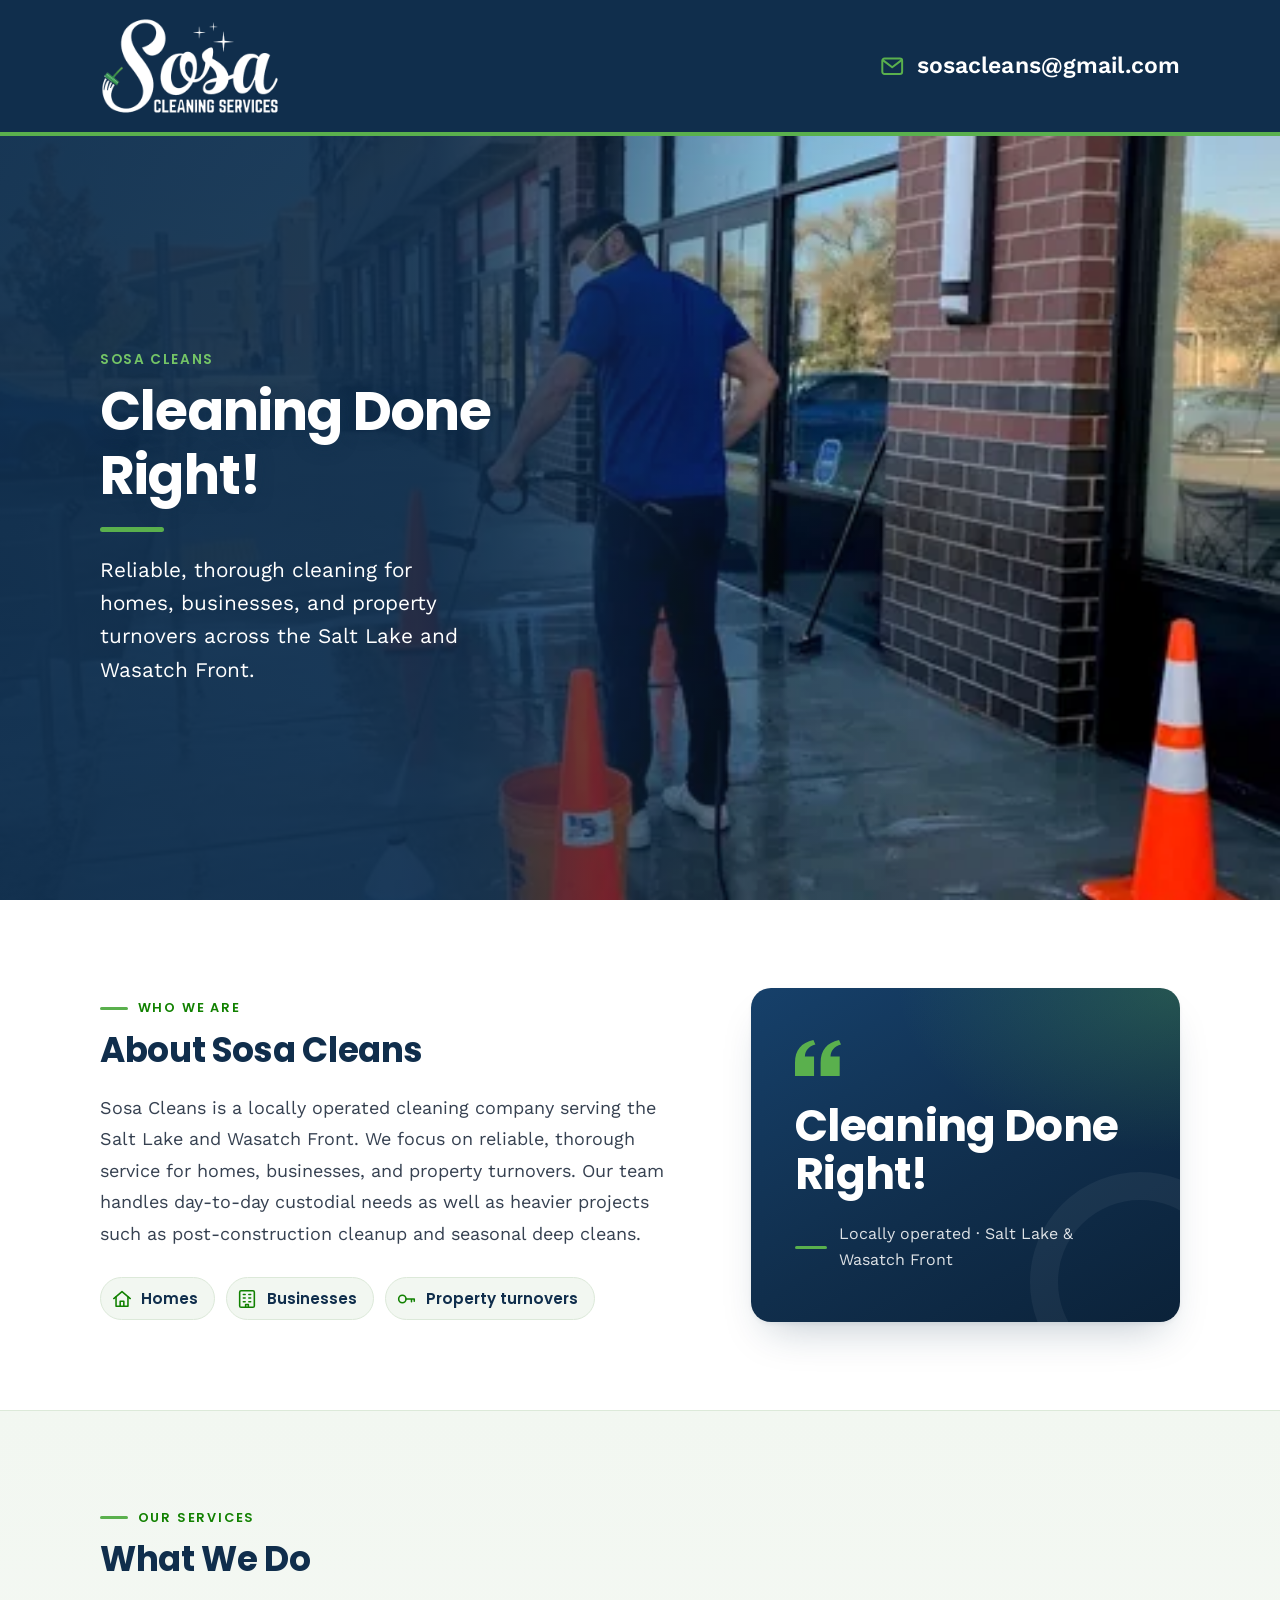
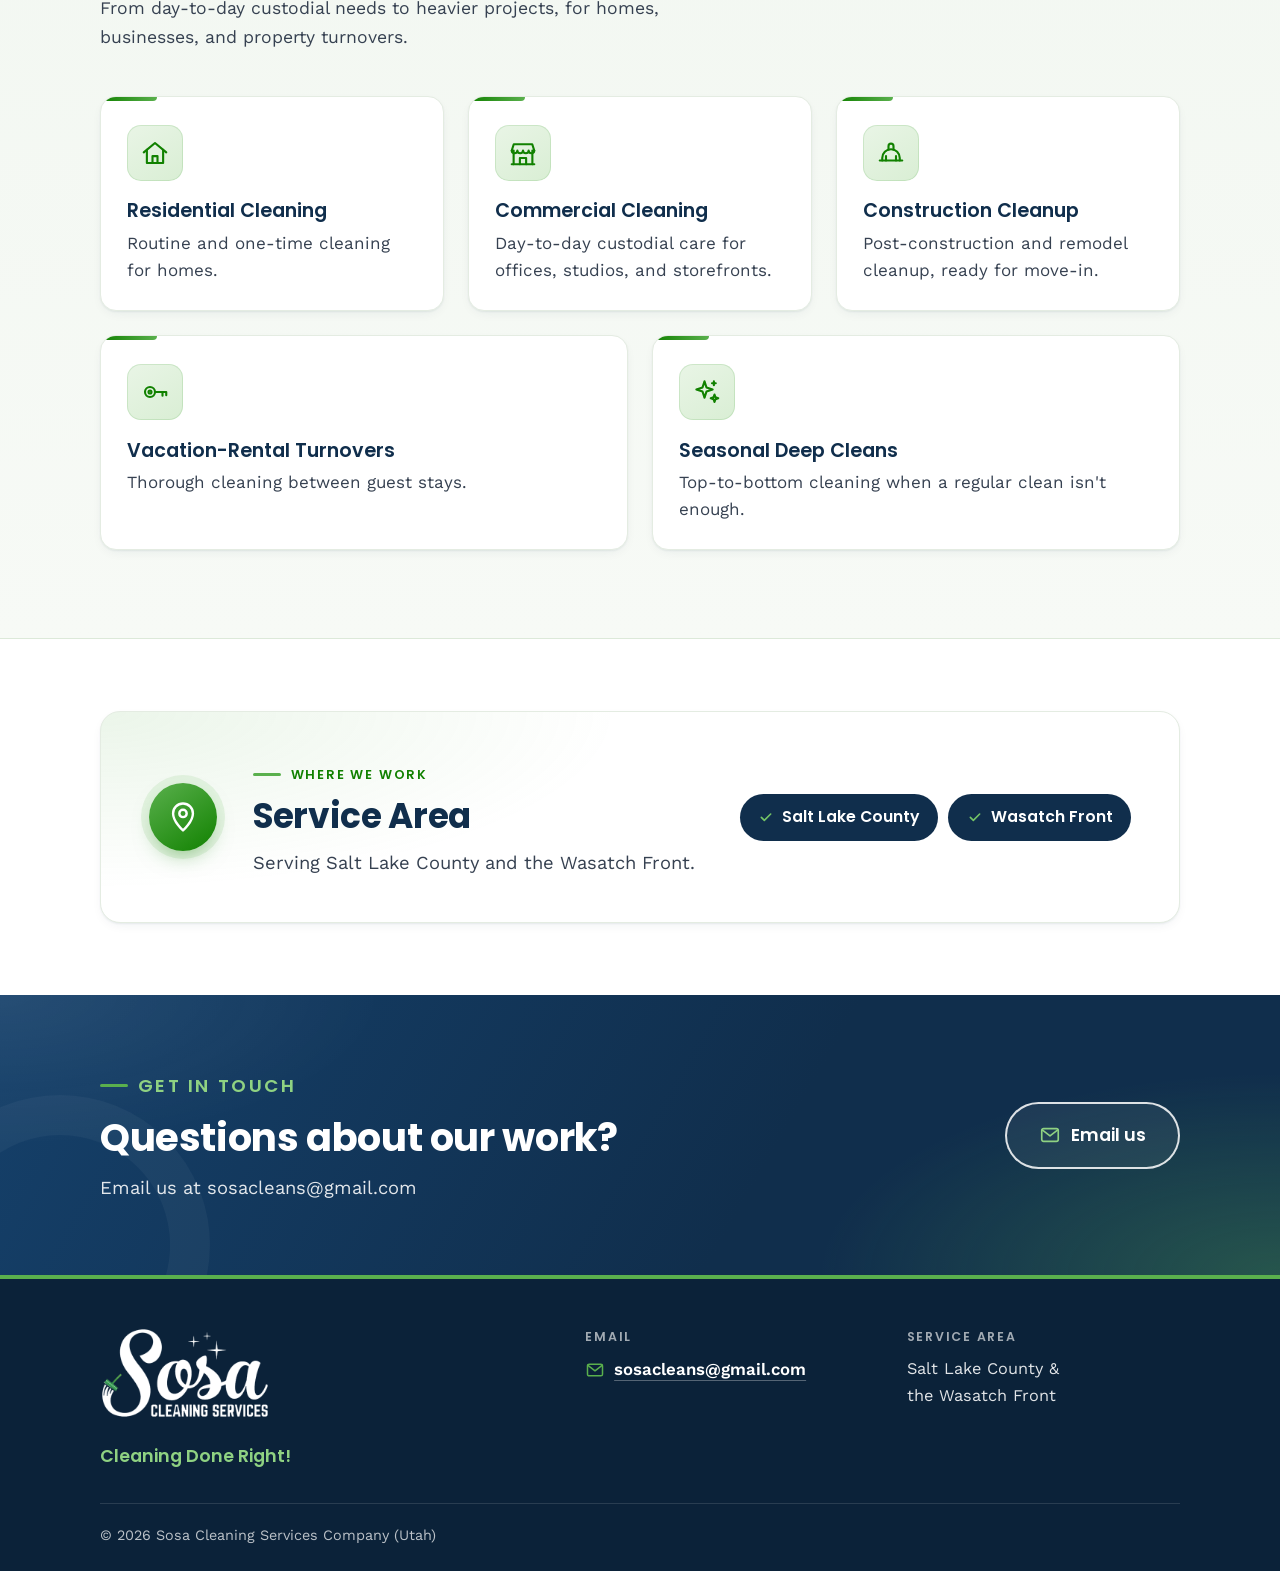
==== commit 4078d3bc: "Sharper hero photo" ====
--- a/index.html
+++ b/index.html
@@ -4,9 +4,6 @@
   <meta charset="utf-8">
   <meta name="viewport" content="width=device-width, initial-scale=1">
 
-  <!-- REMOVE AT LAUNCH: pre-launch block on search indexing. Delete this meta tag (and reset robots.txt) when the site goes live. -->
-  <meta name="robots" content="noindex, nofollow">
-  <!-- /REMOVE AT LAUNCH -->
 
   <title>Sosa Cleans | Cleaning Done Right! | Salt Lake &amp; Wasatch Front</title>
   <meta name="description" content="Sosa Cleans: residential &amp; commercial cleaning, construction cleanup, vacation-rental turnovers and seasonal deep cleans in Salt Lake &amp; the Wasatch Front.">
@@ -71,13 +68,13 @@
         </div>
         <figure class="hero-photo">
           <picture>
-            <source media="(min-width: 900px)" type="image/webp" srcset="img/exterior-cleaning-hero-1530.webp">
-            <source media="(min-width: 900px)" type="image/jpeg" srcset="img/exterior-cleaning-hero-1280.jpg">
+            <source media="(min-width: 900px)" type="image/webp" srcset="img/exterior-cleaning-hero-2400.webp">
+            <source media="(min-width: 900px)" type="image/jpeg" srcset="img/exterior-cleaning-hero-2400.jpg">
             <source type="image/webp"
-                    srcset="img/exterior-cleaning-480.webp 480w, img/exterior-cleaning-765.webp 765w"
+                    srcset="img/exterior-cleaning-480.webp 480w, img/exterior-cleaning-765.webp 765w, img/exterior-cleaning-1200.webp 1200w"
                     sizes="(min-width: 900px) 100vw, (min-width: 600px) 560px, 100vw">
             <img src="img/exterior-cleaning-765.jpg"
-                 srcset="img/exterior-cleaning-480.jpg 480w, img/exterior-cleaning-765.jpg 765w"
+                 srcset="img/exterior-cleaning-480.jpg 480w, img/exterior-cleaning-765.jpg 765w, img/exterior-cleaning-1200.jpg 1200w"
                  sizes="(min-width: 900px) 100vw, (min-width: 600px) 560px, 100vw"
                  width="765" height="1020"
                  fetchpriority="high"
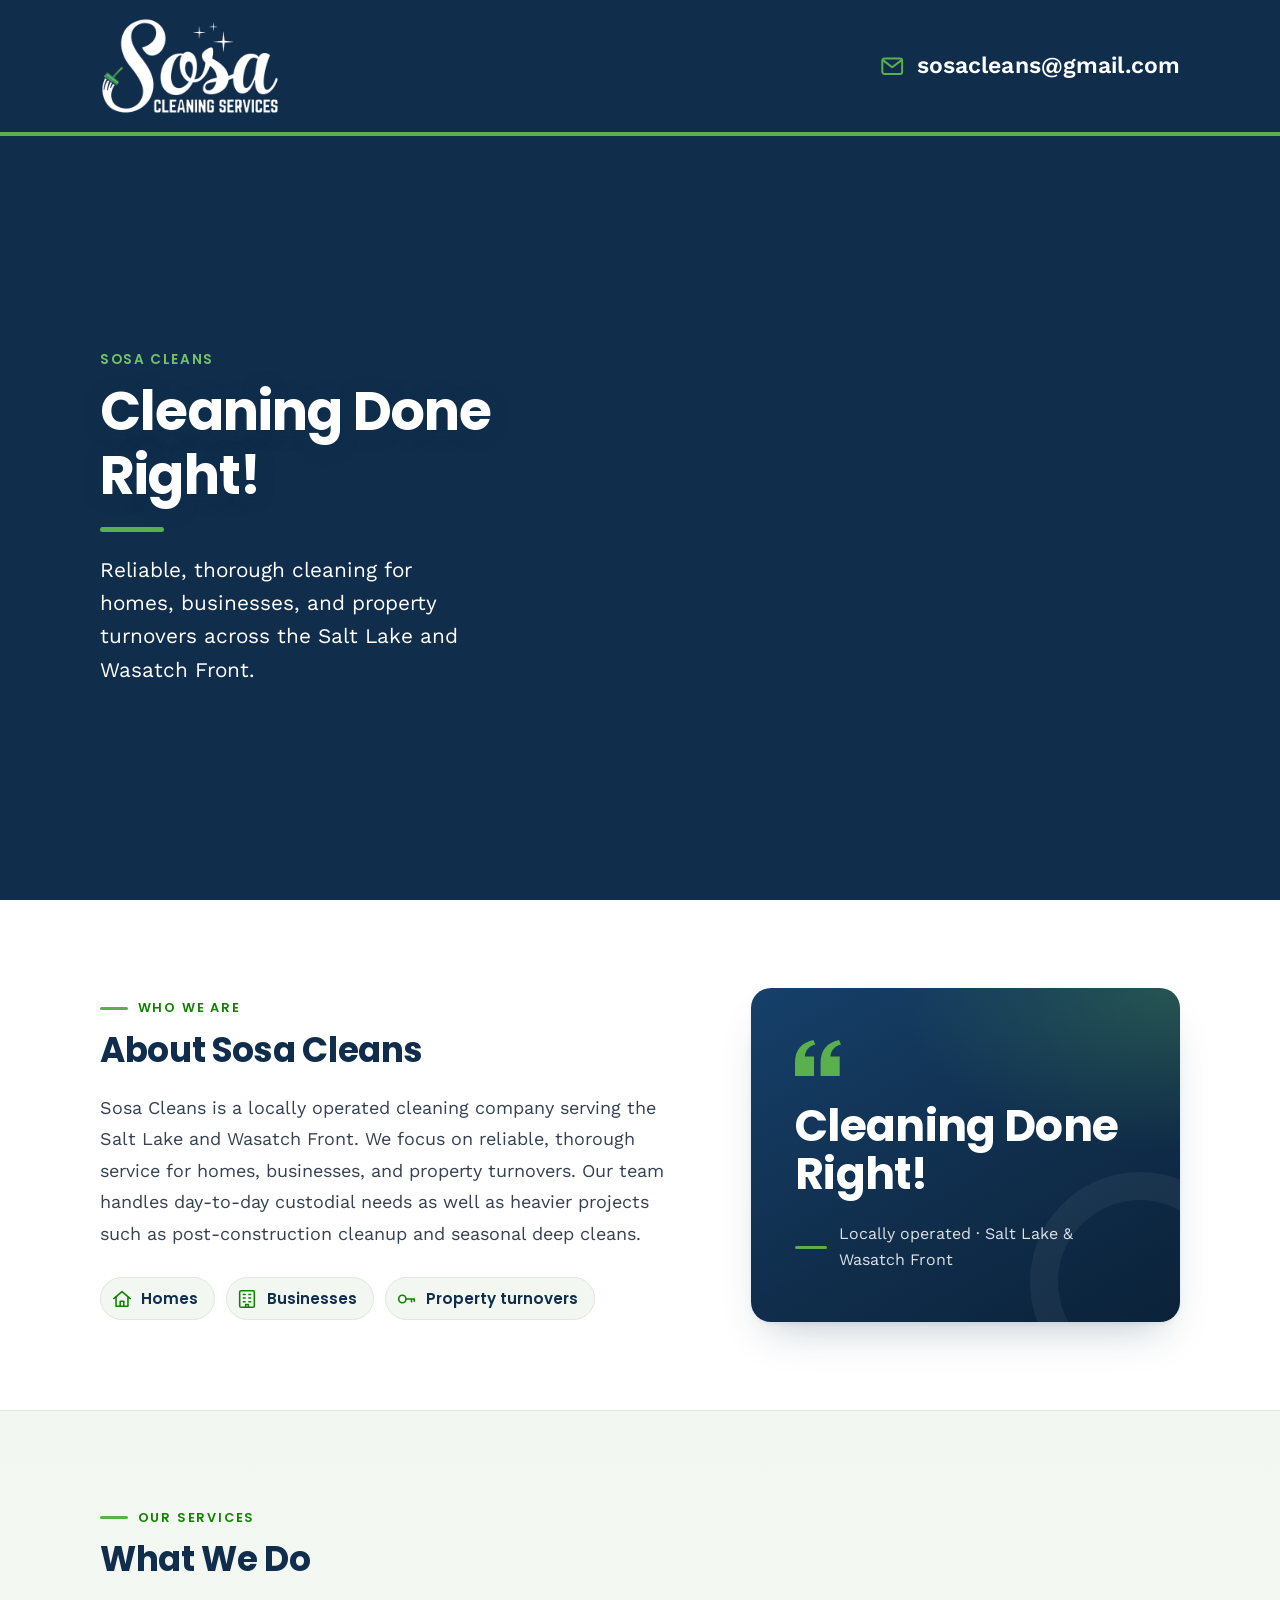
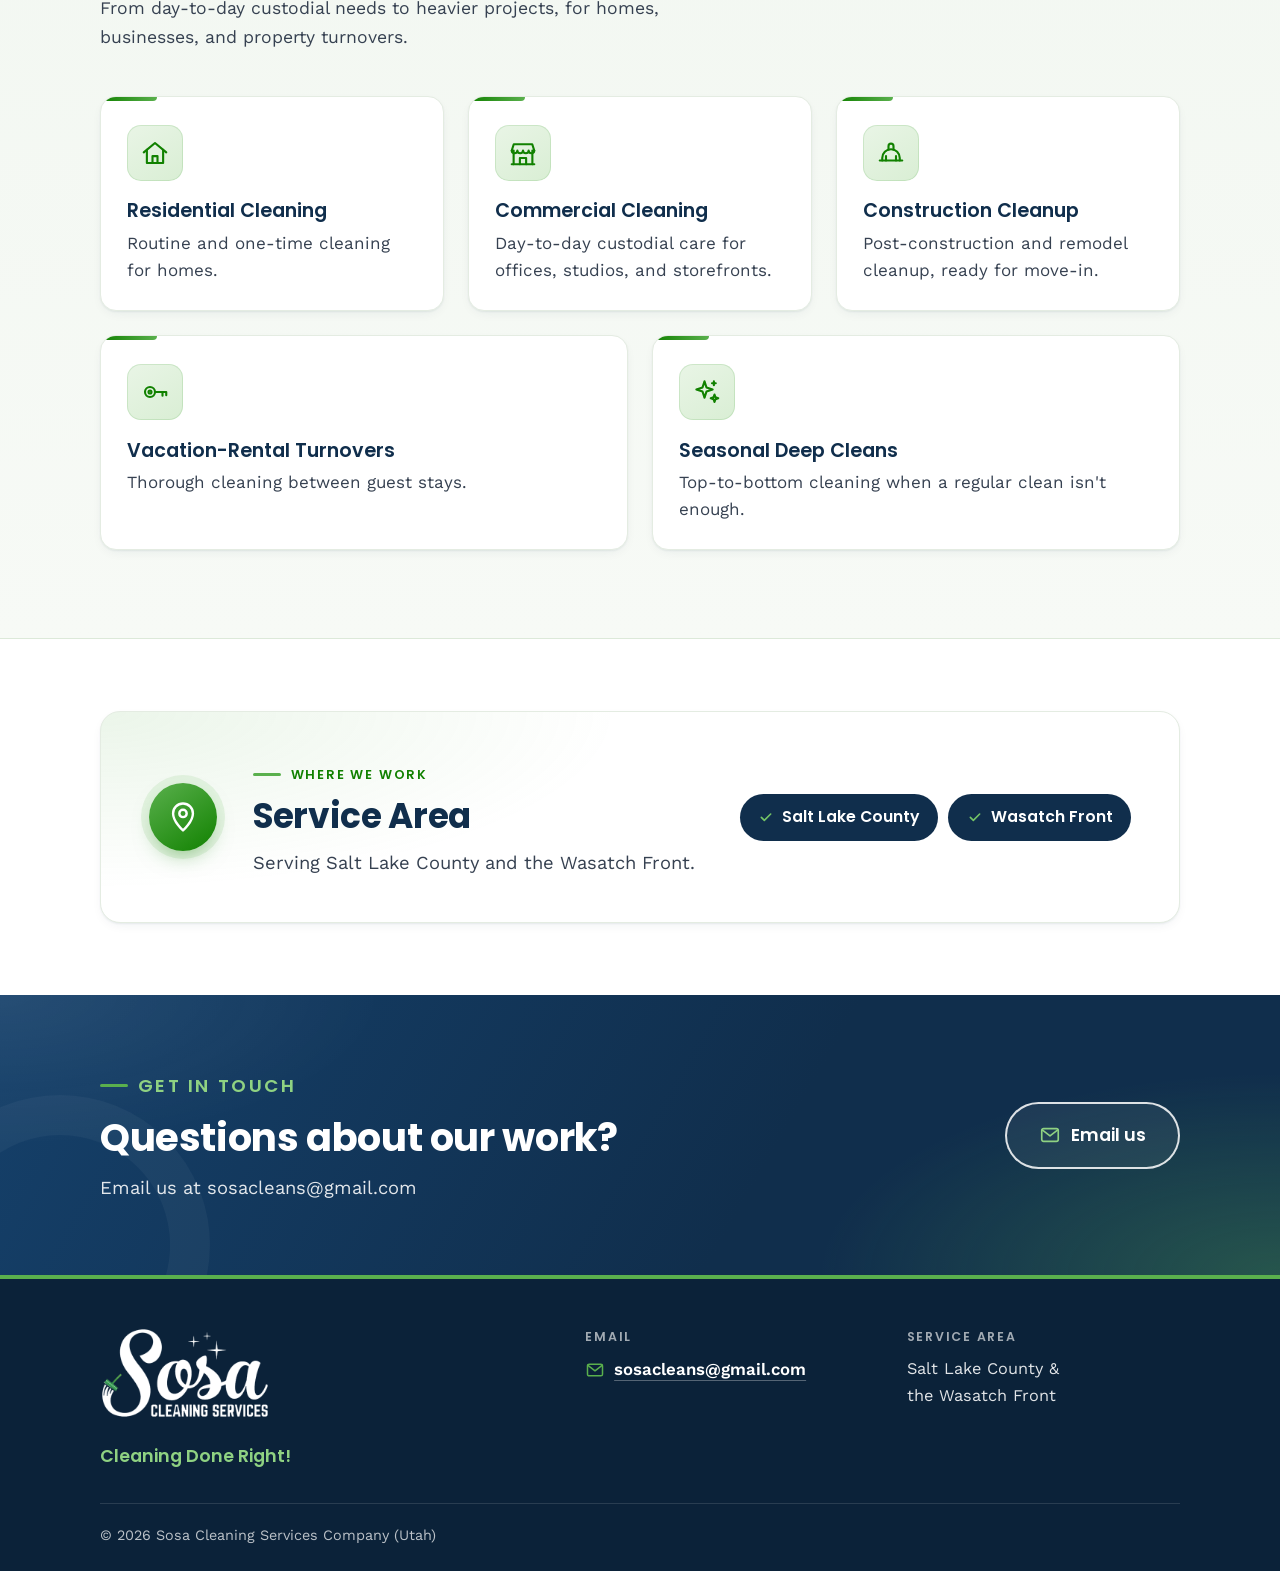
==== commit 4ce33f58: "SEO: structured data, sitemap lastmod, remove _redirects" ====
--- a/index.html
+++ b/index.html
@@ -39,6 +39,47 @@
   <link rel="preload" href="fonts/poppins-latin-700-normal.woff2" as="font" type="font/woff2" crossorigin>
   <link rel="preload" href="fonts/work-sans-latin-400-normal.woff2" as="font" type="font/woff2" crossorigin>
   <link rel="stylesheet" href="css/styles.css">
+
+  <!-- Structured data (no street address or phone by design) -->
+  <script type="application/ld+json">
+  {
+    "@context": "https://schema.org",
+    "@graph": [
+      {
+        "@type": "WebSite",
+        "@id": "https://sosacleans.com/#website",
+        "url": "https://sosacleans.com/",
+        "name": "Sosa Cleans",
+        "inLanguage": "en-US",
+        "publisher": { "@id": "https://sosacleans.com/#org" }
+      },
+      {
+        "@type": "Organization",
+        "@id": "https://sosacleans.com/#org",
+        "name": "Sosa Cleans",
+        "alternateName": "Sosa Cleaning Services",
+        "legalName": "Sosa Cleaning Services Company",
+        "url": "https://sosacleans.com/",
+        "email": "sosacleans@gmail.com",
+        "logo": "https://sosacleans.com/img/sosa-cleans-logo.png",
+        "image": "https://sosacleans.com/img/og-image.jpg",
+        "slogan": "Cleaning Done Right!",
+        "description": "Residential and commercial cleaning, construction cleanup, vacation-rental turnovers and seasonal deep cleans in Salt Lake County and the Wasatch Front, Utah.",
+        "areaServed": [
+          { "@type": "AdministrativeArea", "name": "Salt Lake County, Utah" },
+          { "@type": "Place", "name": "Wasatch Front, Utah" }
+        ],
+        "contactPoint": {
+          "@type": "ContactPoint",
+          "contactType": "customer service",
+          "email": "sosacleans@gmail.com",
+          "areaServed": "US-UT",
+          "availableLanguage": ["en"]
+        }
+      }
+    ]
+  }
+  </script>
 </head>
 <body>
   <a class="skip-link" href="#main">Skip to content</a>
--- a/css/styles.css
+++ b/css/styles.css
@@ -337,9 +337,9 @@
   /* Photo fills the whole hero behind the text */
   .hero-photo {
     position: absolute;
-    inset: 0;
+    top: 0; bottom: 0; right: 0; left: auto;
     z-index: -2;
-    width: 100%;
+    width: 62%;              /* photo panel on the right: less zoom, more of the scene shows */
     max-width: none;
     height: 100%;
     margin: 0;
@@ -349,7 +349,7 @@
     width: 100%;
     height: 100%;
     object-fit: cover;
-    object-position: 50% 49%;   /* keeps the worker's head, hands, wand and spray in frame */
+    object-position: 50% 30%;   /* head fully in frame, a little higher (Salim's ask) */
     border-radius: 0;
     box-shadow: none;
   }
@@ -361,11 +361,11 @@
     inset: 0;
     z-index: -1;
     background: linear-gradient(90deg,
-      rgba(16, 46, 76, 0.95) 0%,
-      rgba(16, 46, 76, 0.90) 34%,
-      rgba(16, 46, 76, 0.55) 48%,
-      rgba(16, 46, 76, 0.12) 62%,
-      rgba(16, 46, 76, 0) 72%);
+      rgba(16, 46, 76, 1) 0%,
+      rgba(16, 46, 76, 1) 38%,
+      rgba(16, 46, 76, 0.55) 46%,
+      rgba(16, 46, 76, 0.12) 56%,
+      rgba(16, 46, 76, 0) 64%);
   }
 
   .hero-text { max-width: min(480px, 42vw); }
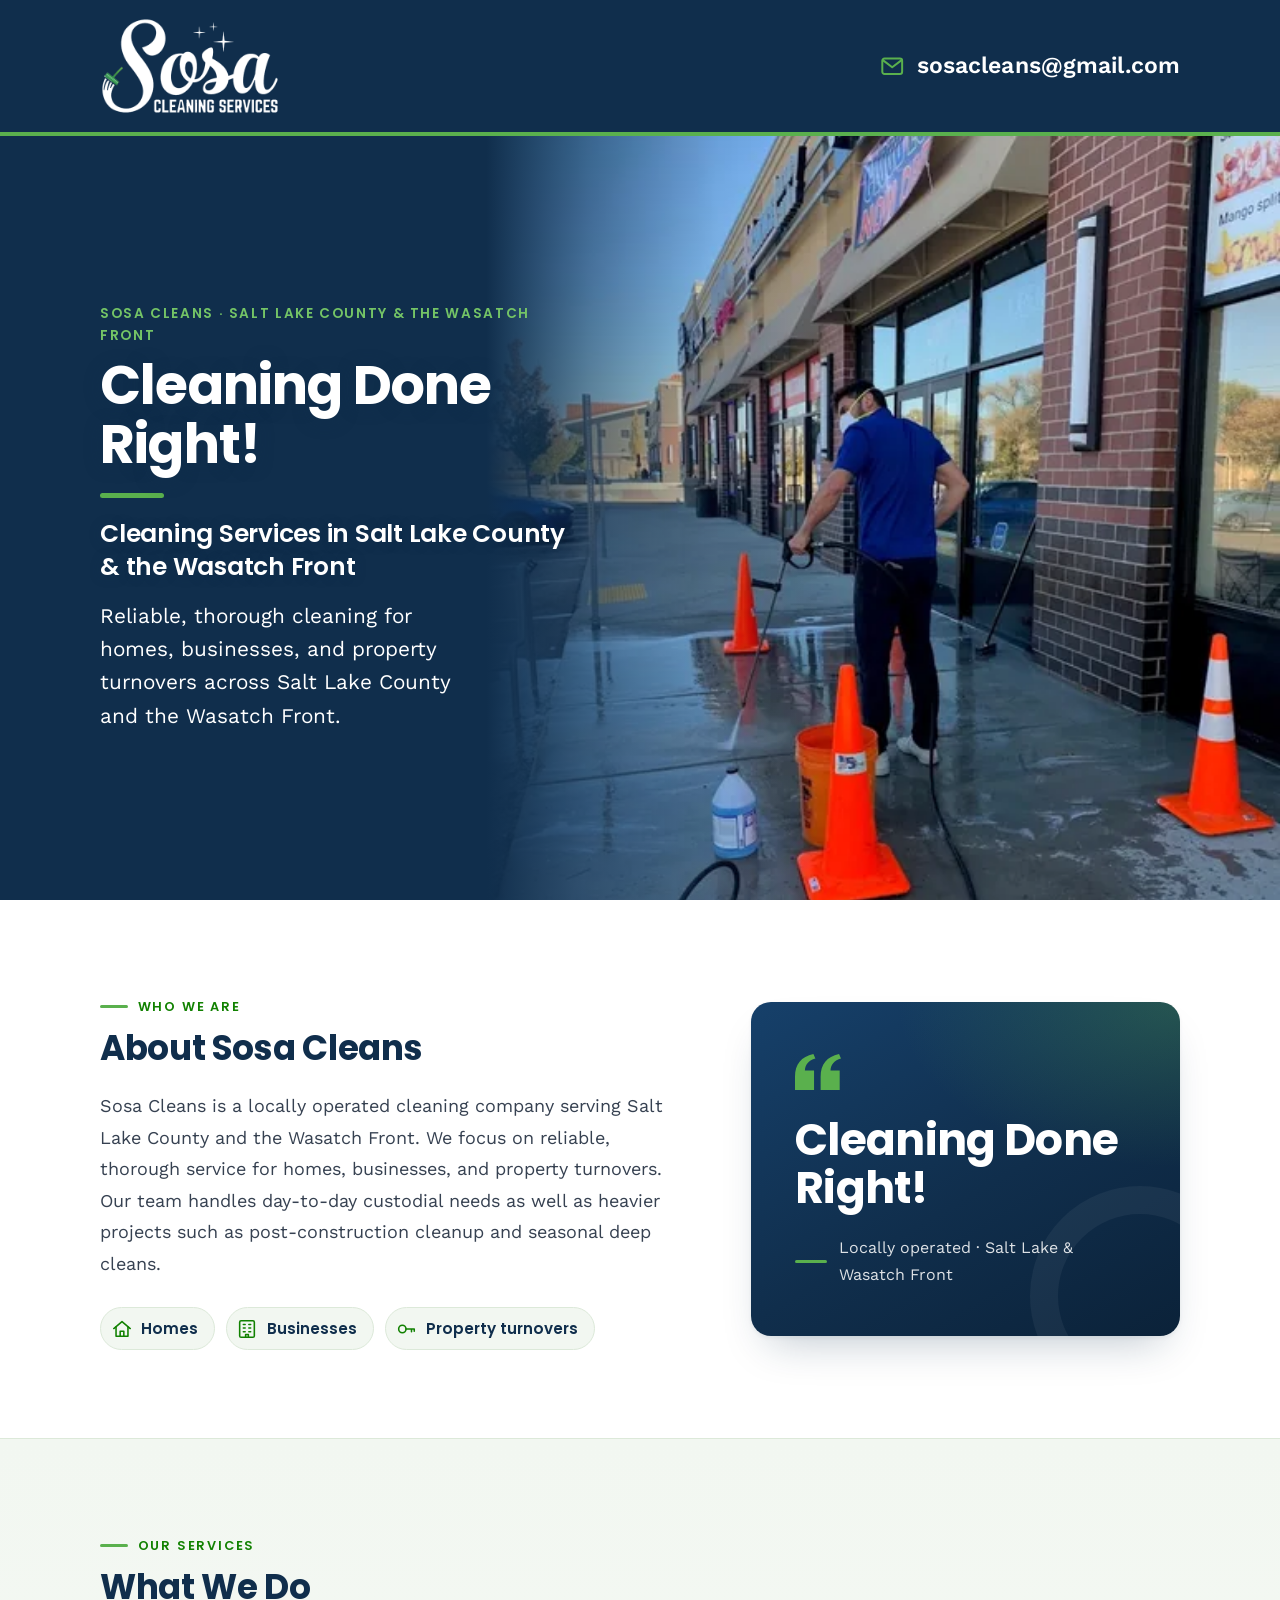
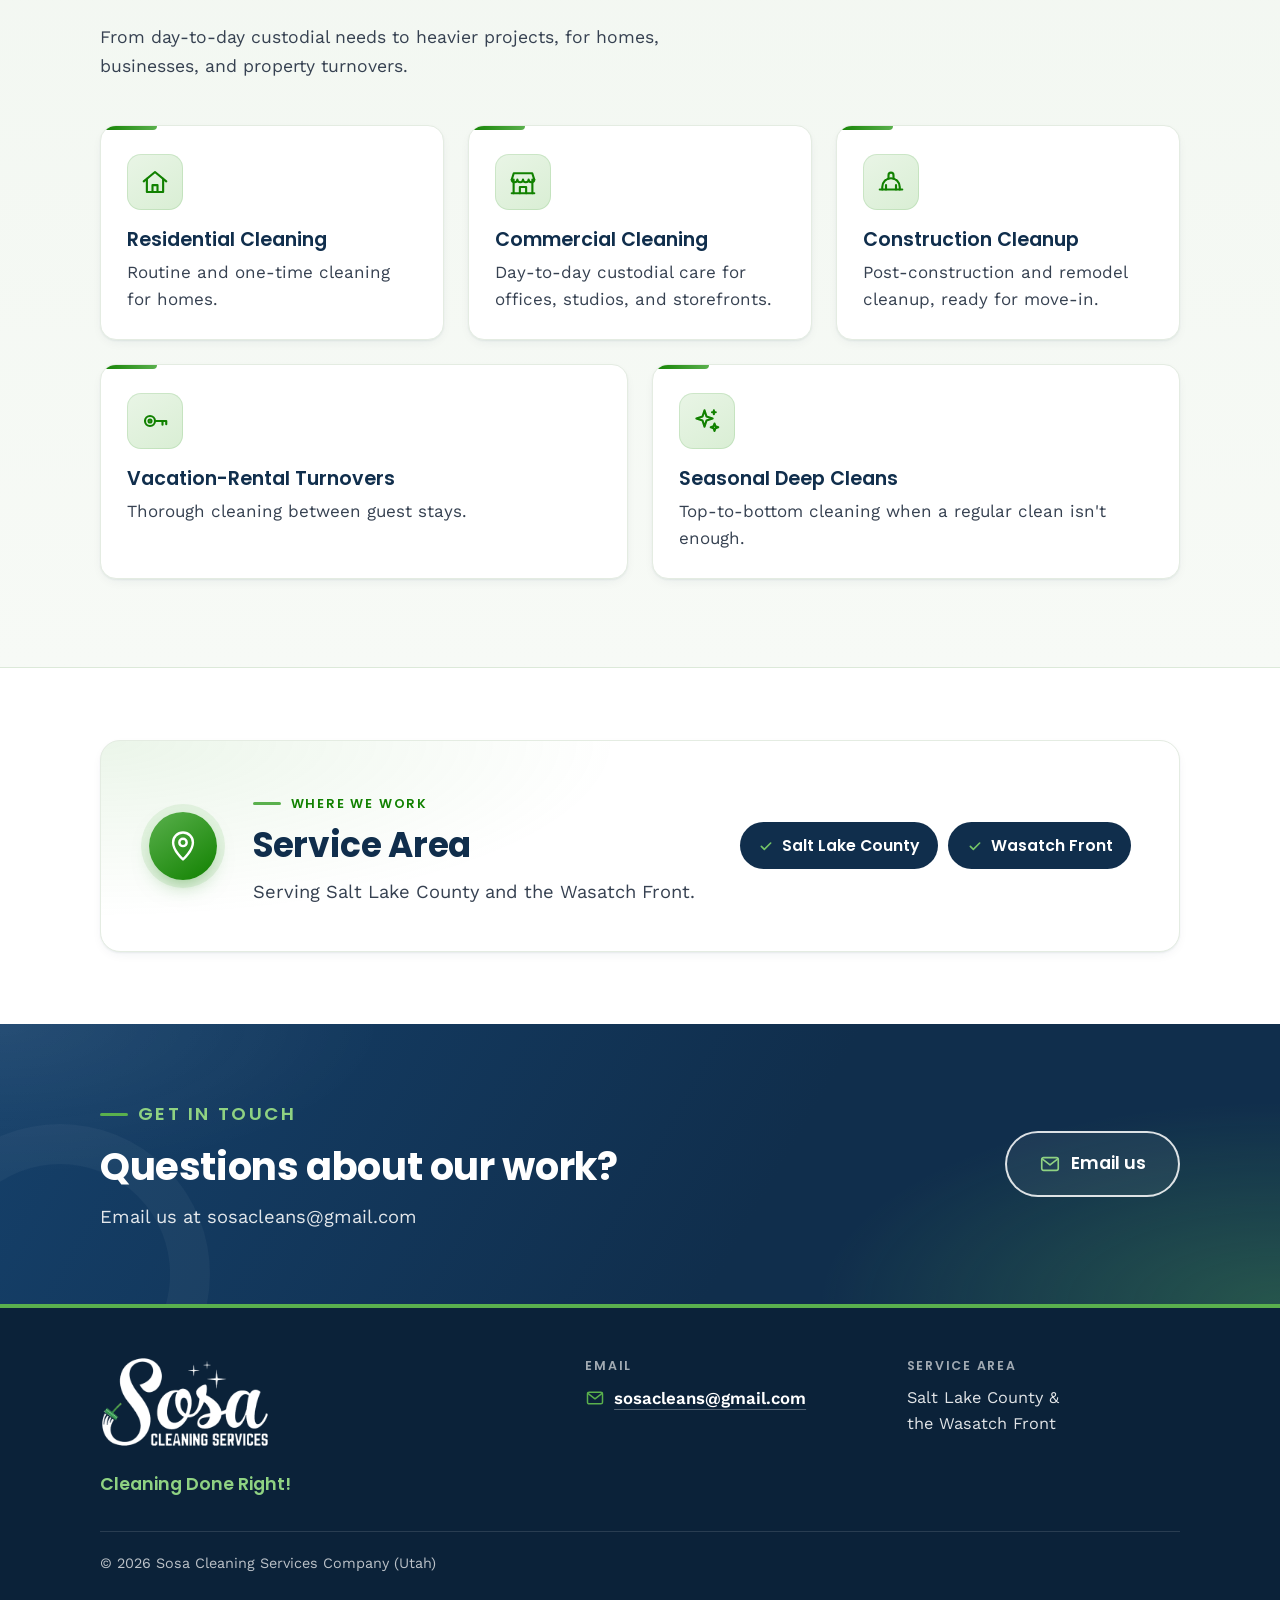
==== commit 0533c781: "SEO: HouseCleaning schema, Digital PR on-page copy, noindex junk stubs - Title, meta, OG/Twitter, an" ====
--- a/index.html
+++ b/index.html
@@ -1,12 +1,20 @@
 <!DOCTYPE html>
 <html lang="en">
 <head>
+<!-- Google tag (gtag.js) -->
+<script async src="https://www.googletagmanager.com/gtag/js?id=G-6N79Y2Y329"></script>
+<script>
+  window.dataLayer = window.dataLayer || [];
+  function gtag(){dataLayer.push(arguments);}
+  gtag('js', new Date());
+  gtag('config', 'G-6N79Y2Y329');
+</script>
   <meta charset="utf-8">
   <meta name="viewport" content="width=device-width, initial-scale=1">
 
 
-  <title>Sosa Cleans | Cleaning Done Right! | Salt Lake &amp; Wasatch Front</title>
-  <meta name="description" content="Sosa Cleans: residential &amp; commercial cleaning, construction cleanup, vacation-rental turnovers and seasonal deep cleans in Salt Lake &amp; the Wasatch Front.">
+  <title>Sosa Cleans | Cleaning Services, Salt Lake &amp; Wasatch Front</title>
+  <meta name="description" content="Residential, commercial, post-construction and vacation-rental cleaning across Salt Lake County and the Wasatch Front. Email sosacleans@gmail.com.">
   <link rel="canonical" href="https://sosacleans.com/">
   <meta name="theme-color" content="#102E4C">
 
@@ -14,8 +22,8 @@
   <meta property="og:type" content="website">
   <meta property="og:site_name" content="Sosa Cleans">
   <meta property="og:locale" content="en_US">
-  <meta property="og:title" content="Sosa Cleans | Cleaning Done Right!">
-  <meta property="og:description" content="Sosa Cleans: residential &amp; commercial cleaning, construction cleanup, vacation-rental turnovers and seasonal deep cleans in Salt Lake &amp; the Wasatch Front.">
+  <meta property="og:title" content="Sosa Cleans | Cleaning Services, Salt Lake &amp; Wasatch Front">
+  <meta property="og:description" content="Residential, commercial, post-construction and vacation-rental cleaning across Salt Lake County and the Wasatch Front. Email sosacleans@gmail.com.">
   <meta property="og:url" content="https://sosacleans.com/">
   <meta property="og:image" content="https://sosacleans.com/img/og-image.jpg">
   <meta property="og:image:type" content="image/jpeg">
@@ -25,8 +33,8 @@
 
   <!-- Twitter / X card -->
   <meta name="twitter:card" content="summary_large_image">
-  <meta name="twitter:title" content="Sosa Cleans | Cleaning Done Right!">
-  <meta name="twitter:description" content="Sosa Cleans: residential &amp; commercial cleaning, construction cleanup, vacation-rental turnovers and seasonal deep cleans in Salt Lake &amp; the Wasatch Front.">
+  <meta name="twitter:title" content="Sosa Cleans | Cleaning Services, Salt Lake &amp; Wasatch Front">
+  <meta name="twitter:description" content="Residential, commercial, post-construction and vacation-rental cleaning across Salt Lake County and the Wasatch Front. Email sosacleans@gmail.com.">
   <meta name="twitter:image" content="https://sosacleans.com/img/og-image.jpg">
   <meta name="twitter:image:alt" content="Sosa Cleans logo and the tagline Cleaning Done Right! beside a photo of a team member pressure-washing a storefront sidewalk">
 
@@ -54,10 +62,9 @@
         "publisher": { "@id": "https://sosacleans.com/#org" }
       },
       {
-        "@type": "Organization",
+        "@type": "HouseCleaning",
         "@id": "https://sosacleans.com/#org",
         "name": "Sosa Cleans",
-        "alternateName": "Sosa Cleaning Services",
         "legalName": "Sosa Cleaning Services Company",
         "url": "https://sosacleans.com/",
         "email": "sosacleans@gmail.com",
@@ -103,9 +110,10 @@
     <section class="hero" aria-labelledby="hero-title">
       <div class="container">
         <div class="hero-text">
-          <p class="eyebrow">Sosa Cleans</p>
-          <h1 id="hero-title">Cleaning Done Right!</h1>
-          <p class="subline">Reliable, thorough cleaning for homes, businesses, and property turnovers across the Salt Lake and Wasatch Front.</p>
+          <p class="eyebrow">Sosa Cleans &middot; Salt Lake County &amp; the Wasatch Front</p>
+          <p class="hero-tagline">Cleaning Done Right!</p>
+          <h1 id="hero-title">Cleaning Services in Salt Lake County &amp; the Wasatch Front</h1>
+          <p class="subline">Reliable, thorough cleaning for homes, businesses, and property turnovers across Salt Lake County and the Wasatch Front.</p>
         </div>
         <figure class="hero-photo">
           <picture>
@@ -131,7 +139,7 @@
           <div class="about-copy">
             <p class="kicker">Who we are</p>
             <h2 id="about-title">About Sosa Cleans</h2>
-            <p class="prose lead">Sosa Cleans is a locally operated cleaning company serving the Salt Lake and Wasatch Front. We focus on reliable, thorough service for homes, businesses, and property turnovers. Our team handles day-to-day custodial needs as well as heavier projects such as post-construction cleanup and seasonal deep cleans.</p>
+            <p class="prose lead">Sosa Cleans is a locally operated cleaning company serving Salt Lake County and the Wasatch Front. We focus on reliable, thorough service for homes, businesses, and property turnovers. Our team handles day-to-day custodial needs as well as heavier projects such as post-construction cleanup and seasonal deep cleans.</p>
             <ul class="focus-list" aria-label="What we focus on">
               <li><svg class="icon" aria-hidden="true" focusable="false" width="30" height="30" viewBox="0 0 24 24" fill="none" stroke="currentColor" stroke-width="1.7" stroke-linecap="round" stroke-linejoin="round"><path d="M3 11.5 12 4l9 7.5"/><path d="M5.5 9.5V20h13V9.5"/><path d="M10 20v-5.5h4V20"/></svg><span>Homes</span></li>
               <li><svg class="icon" aria-hidden="true" focusable="false" width="30" height="30" viewBox="0 0 24 24" fill="none" stroke="currentColor" stroke-width="1.7" stroke-linecap="round" stroke-linejoin="round"><rect x="4" y="3" width="16" height="18" rx="1.5"/><path d="M8 7h2M14 7h2M8 11h2M14 11h2M8 15h2M14 15h2"/><path d="M10.5 21v-3h3v3"/></svg><span>Businesses</span></li>
--- a/css/styles.css
+++ b/css/styles.css
@@ -138,13 +138,15 @@
   color: var(--green-dark);
   margin: 0 0 0.5rem;
 }
-.hero h1 {
+.hero-tagline {
+  font-family: var(--font-head);
   font-size: clamp(2.25rem, 8vw, 3.75rem);
   font-weight: 700;
   letter-spacing: -0.015em;
-  margin-bottom: 0.4em;
-}
-.hero h1::after {
+  margin: 0 0 0.35em;
+  line-height: 1.1;
+}
+.hero-tagline::after {
   content: "";
   display: block;
   width: 4rem;
@@ -152,6 +154,14 @@
   margin-top: 0.35em;
   border-radius: 3px;
   background: var(--green);
+}
+.hero h1 {
+  font-size: clamp(1.2rem, 3.2vw, 1.55rem);
+  font-weight: 600;
+  letter-spacing: -0.01em;
+  line-height: 1.35;
+  margin: 0 0 0.65em;
+  color: var(--navy);
 }
 .hero .subline {
   font-size: clamp(1.1rem, 2.6vw, 1.3rem);
@@ -370,10 +380,15 @@
 
   .hero-text { max-width: min(480px, 42vw); }
   .hero .eyebrow { color: #74C466; }  /* lighter tint of the brand green: keeps AA contrast (>=4.5:1) over the scrim */
-  .hero h1 {
+  .hero-tagline {
     color: var(--white);
     font-size: clamp(2.75rem, 4.2vw, 3.75rem);
     text-shadow: 0 2px 18px rgba(16, 46, 76, 0.45);
+  }
+  .hero h1 {
+    color: var(--white);
+    font-size: clamp(1.25rem, 2vw, 1.55rem);
+    text-shadow: 0 1px 12px rgba(16, 46, 76, 0.35);
   }
   .hero .subline {
     color: var(--white);
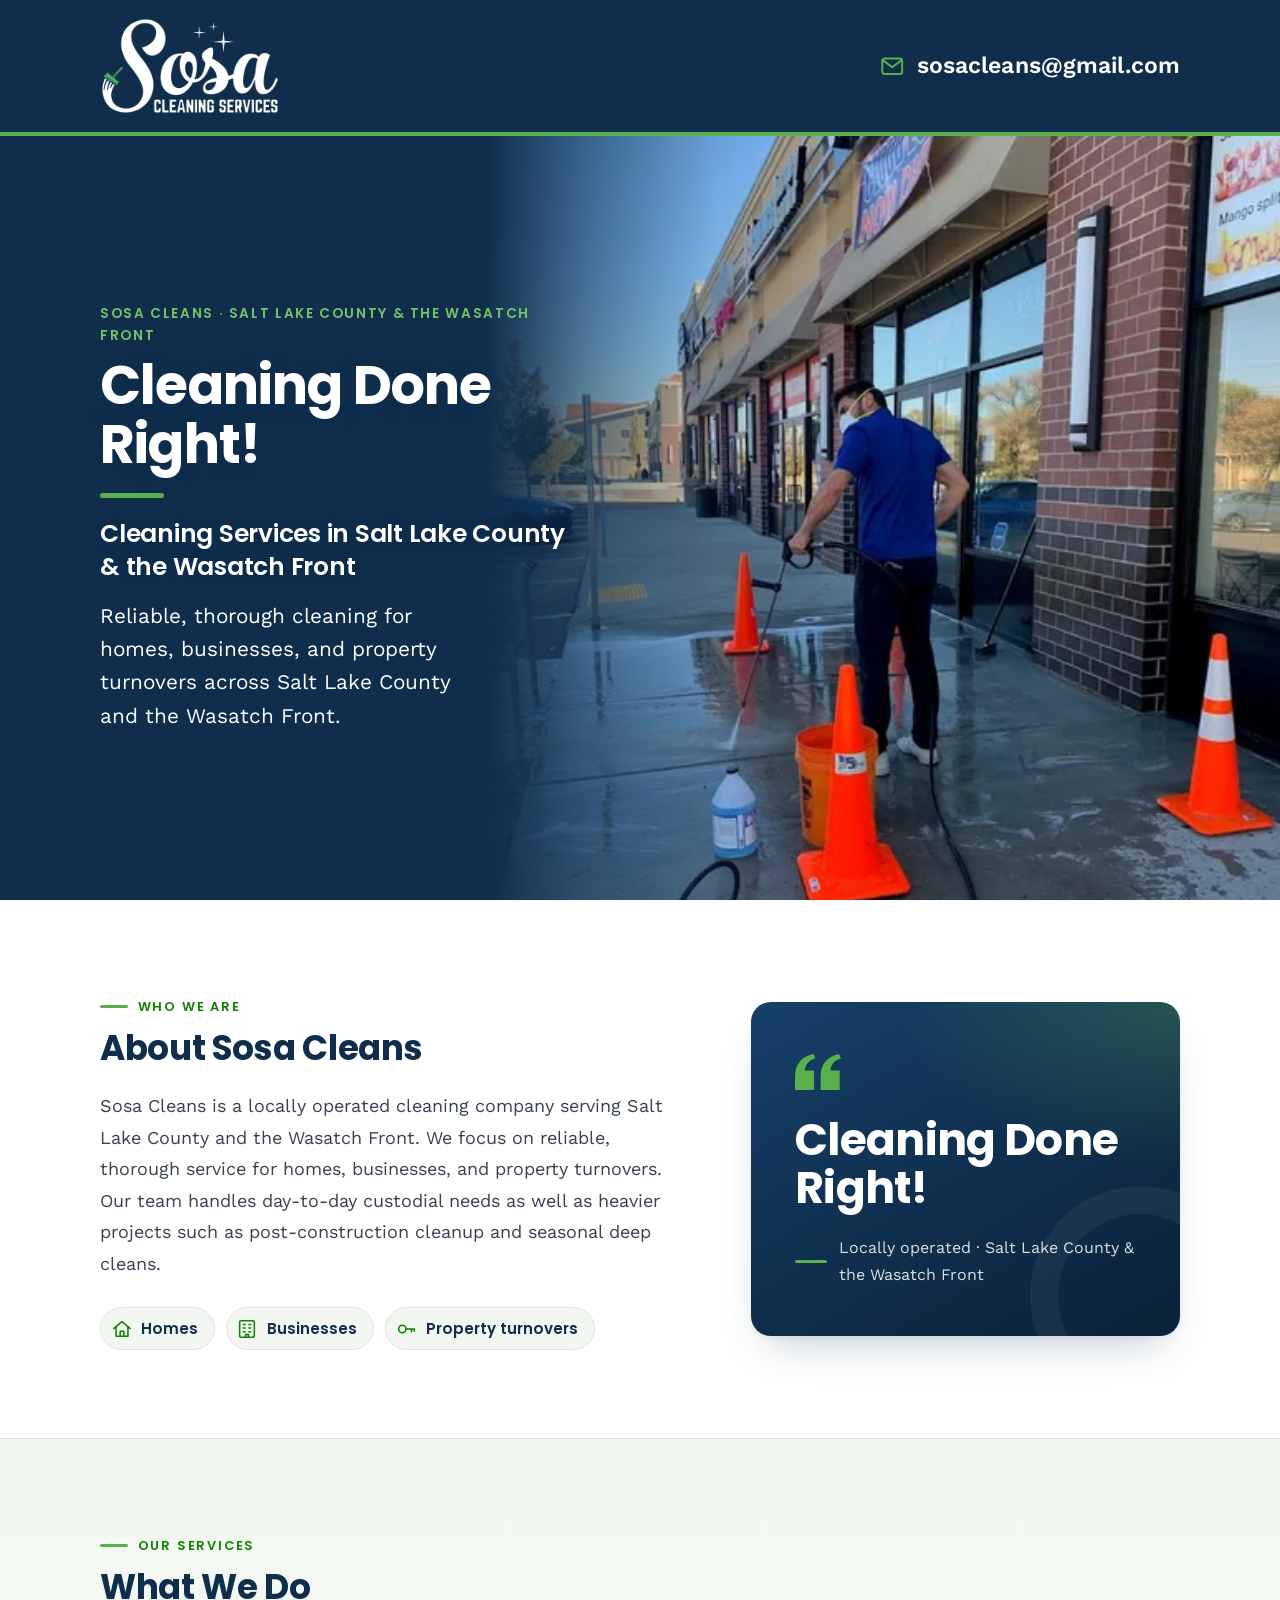
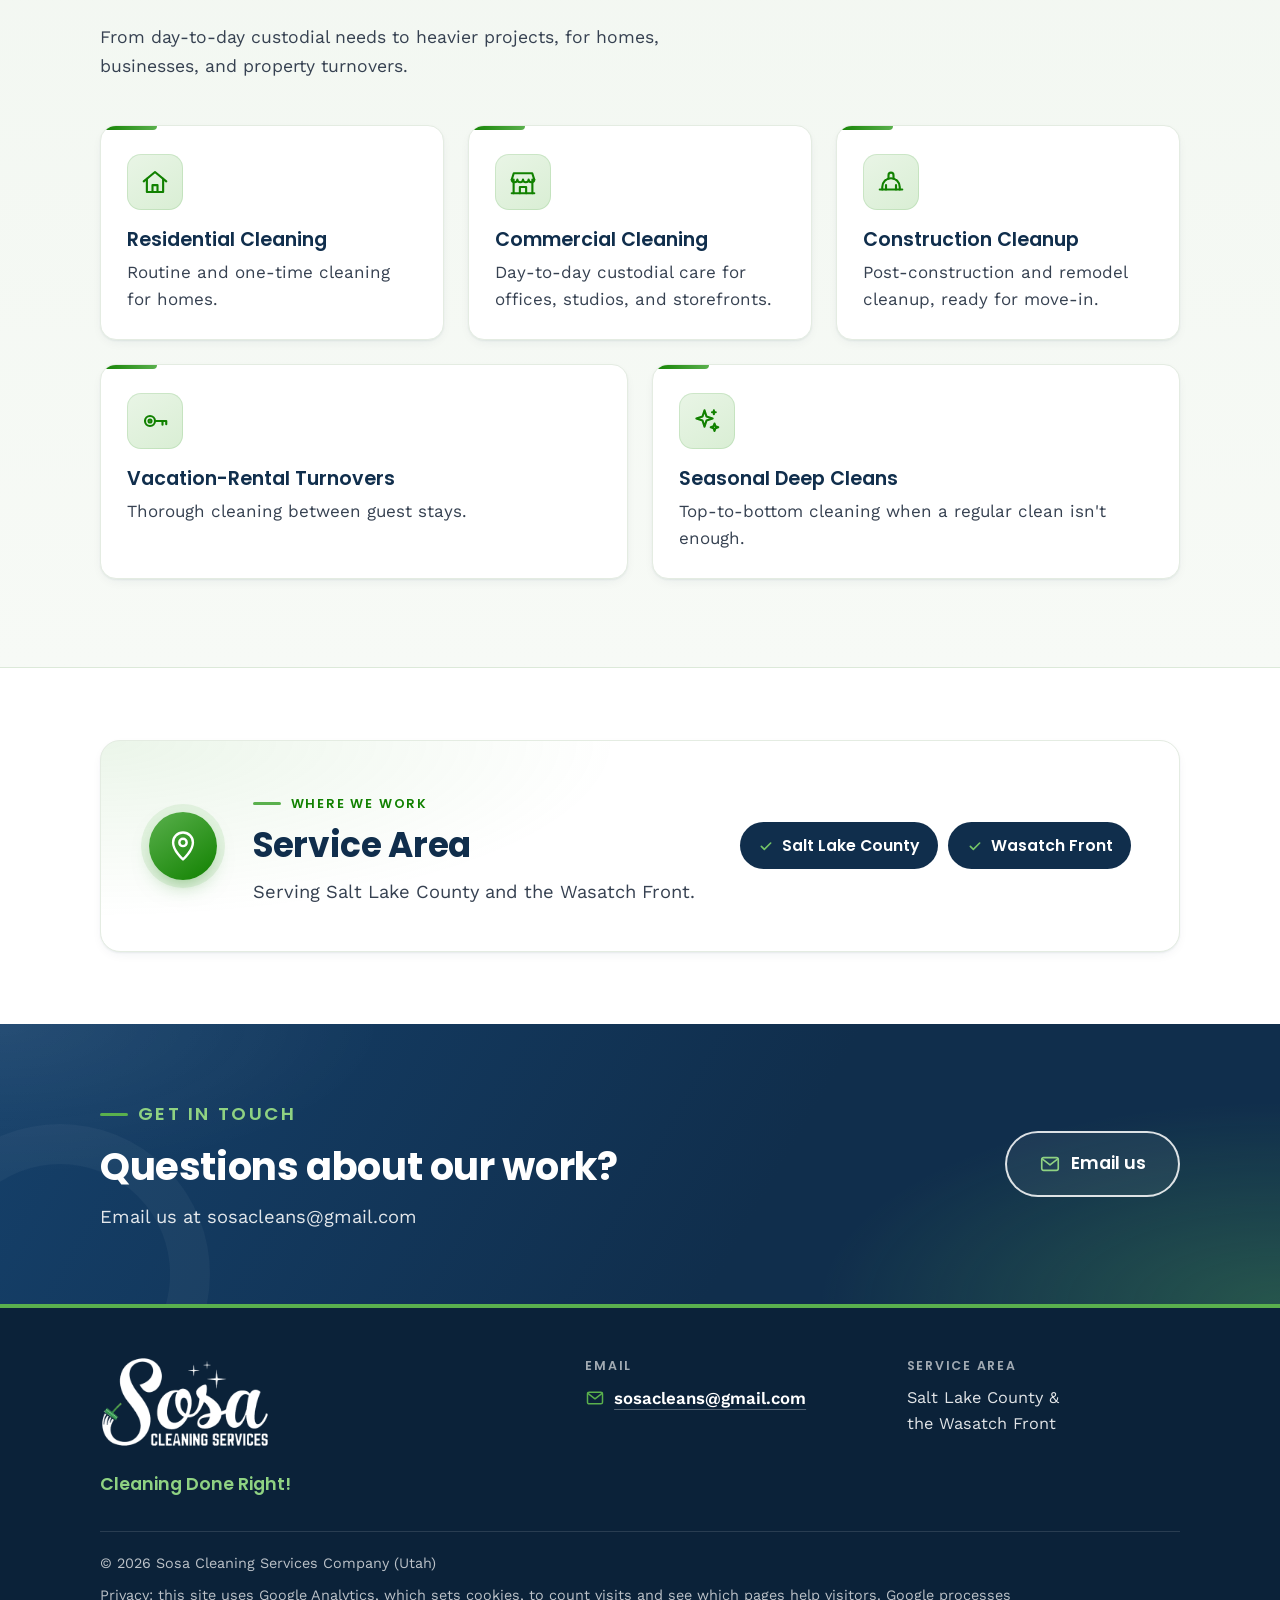
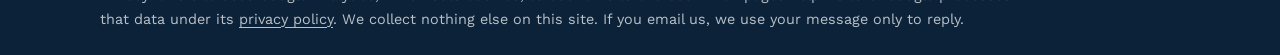
==== commit 51c8b4f8: "Audit fixes 10/18: noindex on about/services/contact stubs, footer GA privacy note, service-area wor" ====
--- a/index.html
+++ b/index.html
@@ -153,7 +153,7 @@
             </blockquote>
             <figcaption>
               <span class="quote-rule" aria-hidden="true"></span>
-              Locally operated &middot; Salt Lake &amp; Wasatch Front
+              Locally operated &middot; Salt Lake County &amp; the Wasatch Front
             </figcaption>
           </figure>
         </div>
@@ -257,6 +257,7 @@
       </div>
       <div class="footer-bottom">
         <p>&copy; 2026 Sosa Cleaning Services Company (Utah)</p>
+        <p class="footer-privacy" id="privacy">Privacy: this site uses Google Analytics, which sets cookies, to count visits and see which pages help visitors. Google processes that data under its <a href="https://policies.google.com/privacy" rel="noopener">privacy policy</a>. We collect nothing else on this site. If you email us, we use your message only to reply.</p>
       </div>
     </div>
   </footer>
--- a/css/styles.css
+++ b/css/styles.css
@@ -796,3 +796,7 @@
   #main .area-section { padding: 4.5rem 0; }
 }
 #main .contact .kicker { margin-bottom: 0.9rem; }
+
+/* Footer privacy note */
+.site-footer--rich .footer-privacy { margin-top: 0.5rem; font-size: 0.82rem; color: rgba(255, 255, 255, 0.62); }
+.site-footer--rich .footer-privacy a { color: inherit; text-decoration: underline; }
